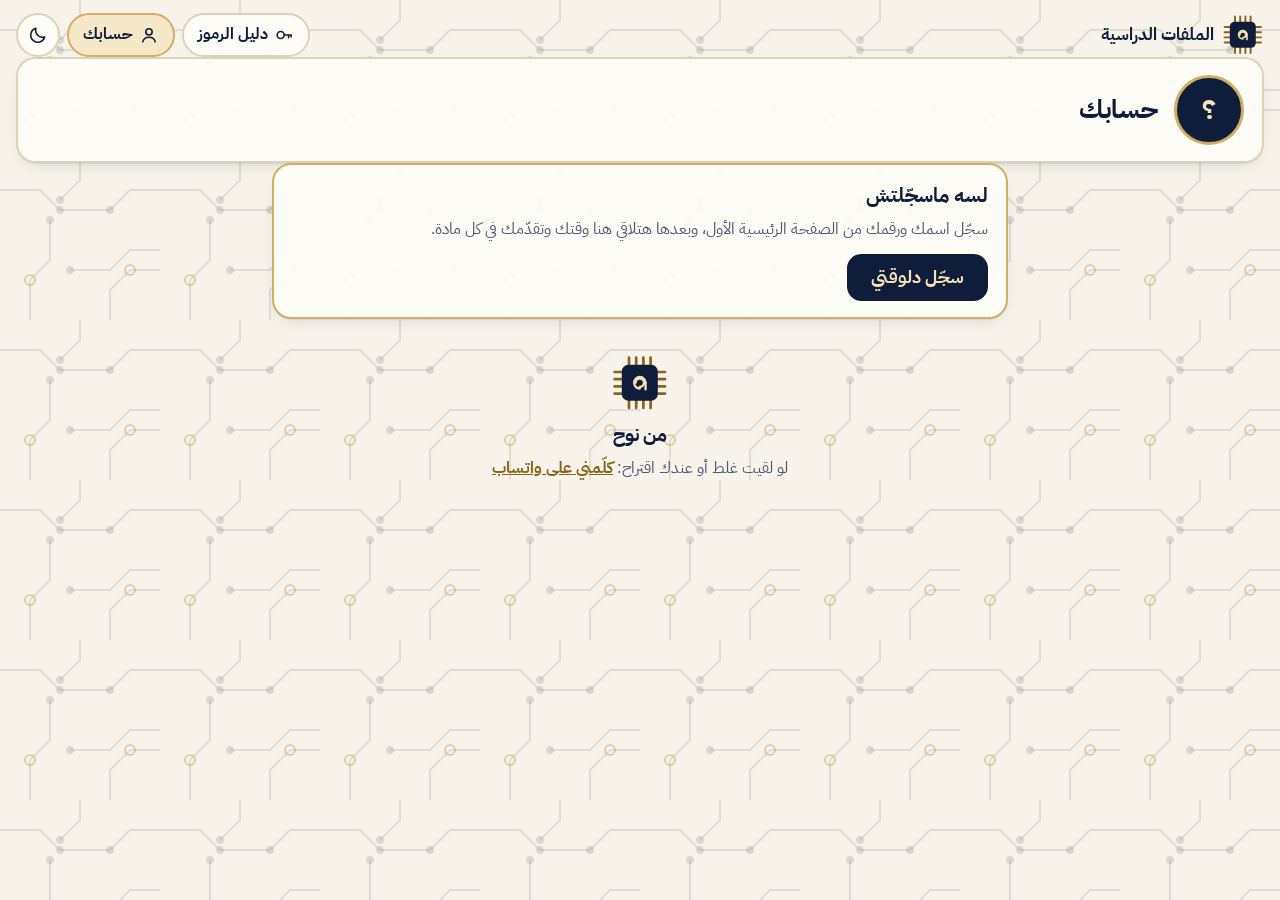
==== account.html @ 03355275 "الموقع الجديد: صفحة لكل مادة، وحسابك، ودليل الرموز، والختم الجديد (v13) - m.html: صفحة المادة (الفتح" ====
<!doctype html>
<html lang="ar" dir="rtl">
<head>
<meta charset="utf-8">
<meta name="viewport" content="width=device-width, initial-scale=1, viewport-fit=cover">
<title>حسابك · الملفات الدراسية</title>
<meta name="description" content="اسمك ورقمك، ووقت مذاكرتك، وتقدّمك في كل مادة.">
<link rel="manifest" href="manifest.webmanifest">
<link rel="icon" type="image/png" sizes="192x192" href="icons/icon-192.png">
<link rel="apple-touch-icon" sizes="180x180" href="icons/icon-180.png">
<meta name="apple-mobile-web-app-capable" content="yes">
<meta name="mobile-web-app-capable" content="yes">
<meta name="apple-mobile-web-app-title" content="الملفات الدراسية">
<meta name="theme-color" content="#F7F3EA" media="(prefers-color-scheme: light)">
<meta name="theme-color" content="#0B1530" media="(prefers-color-scheme: dark)">
<script>try{var t=localStorage.getItem("hub-theme");if(t==="light"||t==="dark")document.documentElement.setAttribute("data-theme",t)}catch(e){}</script>
<link rel="stylesheet" href="site.css">
</head>
<body>
<div class="wrap">
<nav class="top topnav" aria-label="الموقع">
  <a class="brand" href="./"><svg class="chip" viewBox="0 0 96 96" aria-hidden="true"><g class="pins" stroke-width="4.5" stroke-linecap="round"><path d="M30 6v12M42 6v12M54 6v12M66 6v12M30 78v12M42 78v12M54 78v12M66 78v12M6 30h12M6 42h12M6 54h12M6 66h12M78 30h12M78 42h12M78 54h12M78 66h12"/></g><rect class="die" x="18" y="18" width="60" height="60" rx="11"/><g class="meem" transform="translate(26 26) scale(1.375)" fill="none" stroke-width="2.8" stroke-linecap="round" stroke-linejoin="round"><path d="M23 16a7 7 0 1 0-7 7"/><path d="M16 21a5 5 0 1 0-5-5"/><path d="M23 16v8"/></g></svg><span>الملفات الدراسية</span></a>
  <a class="nbtn" href="key.html"><svg viewBox="0 0 24 24" aria-hidden="true"><circle cx="8" cy="12" r="4.2" fill="none" stroke="currentColor" stroke-width="1.9"/><path d="M12.2 12H21M17.5 12v3.2M20.5 12v2.4" fill="none" stroke="currentColor" stroke-width="1.9" stroke-linecap="round"/></svg><span>دليل الرموز</span></a>
  <a class="nbtn" href="account.html" aria-current="page" id="nav-me"><svg viewBox="0 0 24 24" aria-hidden="true"><circle cx="12" cy="8.2" r="3.8" fill="none" stroke="currentColor" stroke-width="1.9"/><path d="M4.5 20.2c.9-3.6 3.9-5.6 7.5-5.6s6.6 2 7.5 5.6" fill="none" stroke="currentColor" stroke-width="1.9" stroke-linecap="round"/></svg><span>حسابك</span></a>
  <button type="button" class="nbtn ic" id="theme" aria-label="الوضع الغامق"></button>
</nav>
<main>
<section class="card prof" aria-labelledby="p-name">
  <div class="avatar" id="p-av" aria-hidden="true"></div>
  <div class="pinfo">
    <h1 id="p-name">حسابك</h1>
    <p class="ph" id="p-phone"></p>
    <p class="since" id="p-since"></p>
  </div>
  <div class="acts"><a class="btn quiet" href="./?edit=1" id="p-edit" style="display:inline-flex;align-items:center;text-decoration:none">عدّل الاسم أو الرقم</a></div>
</section>
<p class="srvmsg" id="srv" aria-live="polite"></p>

<section class="card who" id="p-gate" hidden>
  <h2>لسه ماسجّلتش</h2>
  <p>سجّل اسمك ورقمك من الصفحة الرئيسية الأول، وبعدها هتلاقي هنا وقتك وتقدّمك في كل مادة.</p>
  <div class="row" style="margin-top:.7rem"><a class="btn" href="./#who" style="display:inline-flex;align-items:center;text-decoration:none">سجّل دلوقتي</a></div>
</section>

<div class="agrid" id="p-body">
<div class="amain">
  <h2 class="sec">تقدّمك في الأسئلة</h2>
  <div class="atiles" id="p-tiles"></div>
  <div class="clist" id="p-courses" style="margin-top:.8rem"></div>
  <p class="try">الأرقام دي من الأسئلة اللي حلّيتها جوّه المواد. «صح آخر مرة» يعني آخر مرة جاوبت فيها السؤال كانت صح.</p>

  <section class="mytime" id="mytime" aria-labelledby="t-h" hidden>
    <div class="th"><h2 class="sec" id="t-h">وقت مذاكرتك</h2><span class="seg"><button type="button" data-range="7" aria-pressed="true">أسبوع</button><button type="button" data-range="30" aria-pressed="false">شهر</button></span></div>
    <div class="tk"><div class="card"><b id="t-today"></b><span>النهاردة</span></div><div class="card"><b id="t-range"></b><span id="t-range-l"></span></div><div class="card"><b id="t-all"></b><span>من الأول</span></div></div>
    <div class="tgrid">
      <div class="card"><h3>كل يوم</h3><div class="tchart" id="t-chart"></div></div>
      <div class="card"><h3>كل مادة</h3><div id="t-per"></div></div>
    </div>
  </section>
  <p class="empty" id="t-none" hidden>لسه مفيش وقت مذاكرة متسجّل. افتح أي مادة وذاكر، والوقت هيظهر هنا.</p>

  <section id="w-sec" hidden>
    <h2 class="sec">أسئلة غلطت فيها</h2>
    <p class="lead">آخر الأسئلة اللي غلطت فيها ولو مرة. والمكتوب عليه «اتصلّحت»، آخر إجابة ليك فيه كانت صح.</p>
    <ul class="wlist" id="w-list"></ul>
  </section>
</div>
<aside class="aside2">
  <section id="s-sec" hidden>
    <h2 class="sec">آخر مرات ذاكرت فيها</h2>
    <div class="sess" id="s-list"></div>
  </section>
  <section>
    <h2 class="sec">أجهزتك</h2>
    <ul class="devs" id="d-list"></ul>
    <p class="try">بتذاكر على أكتر من جهاز؟ <a class="inl" href="./#acc">اربط الجهاز التاني</a> عشان تقدّمك ووقتك يتجمعوا هنا.</p>
  </section>
</aside>
</div>
</main>
<footer class="credit">
  <svg class="chip chip-f" viewBox="0 0 96 96" aria-hidden="true"><g class="pins" stroke-width="4.5" stroke-linecap="round"><path d="M30 6v12M42 6v12M54 6v12M66 6v12M30 78v12M42 78v12M54 78v12M66 78v12M6 30h12M6 42h12M6 54h12M6 66h12M78 30h12M78 42h12M78 54h12M78 66h12"/></g><rect class="die" x="18" y="18" width="60" height="60" rx="11"/><g class="meem" transform="translate(26 26) scale(1.375)" fill="none" stroke-width="2.8" stroke-linecap="round" stroke-linejoin="round"><path d="M23 16a7 7 0 1 0-7 7"/><path d="M16 21a5 5 0 1 0-5-5"/><path d="M23 16v8"/></g></svg>
  <h2>من نوح</h2>
  <p>لو لقيت غلط أو عندك اقتراح: <a class="inl" href="https://wa.me/201114232172" target="_blank" rel="noopener">كلّمني على واتساب</a></p>
</footer>
</div>
<script src="ui.js"></script>
<script src="stats.js" data-page="home" defer></script>
<script src="acct.js" defer></script>
<script src="mytime.js" defer></script>
<script src="account.js" defer></script>
</body>
</html>
---- site.css ----
/* تصميم الموقع (الصفحة الرئيسية والشرح): ألوان الملفات الدراسية، وخلفية مسارات شريحة إلكترونية. */
@font-face{font-family:"IBM Plex Sans Arabic";font-weight:400;font-display:swap;src:url(fonts/plex-ar-400.woff2) format("woff2");unicode-range:U+0600-06FF, U+0750-077F, U+0870-088E, U+0890-0891, U+0897-08E1, U+08E3-08FF, U+200C-200E, U+2010-2011, U+204F, U+2E41, U+FB50-FDFF, U+FE70-FE74, U+FE76-FEFC, U+102E0-102FB, U+10E60-10E7E, U+10EC2-10EC4, U+10EFC-10EFF, U+1EE00-1EE03, U+1EE05-1EE1F, U+1EE21-1EE22, U+1EE24, U+1EE27, U+1EE29-1EE32, U+1EE34-1EE37, U+1EE39, U+1EE3B, U+1EE42, U+1EE47, U+1EE49, U+1EE4B, U+1EE4D-1EE4F, U+1EE51-1EE52, U+1EE54, U+1EE57, U+1EE59, U+1EE5B, U+1EE5D, U+1EE5F, U+1EE61-1EE62, U+1EE64, U+1EE67-1EE6A, U+1EE6C-1EE72, U+1EE74-1EE77, U+1EE79-1EE7C, U+1EE7E, U+1EE80-1EE89, U+1EE8B-1EE9B, U+1EEA1-1EEA3, U+1EEA5-1EEA9, U+1EEAB-1EEBB, U+1EEF0-1EEF1}
@font-face{font-family:"IBM Plex Sans Arabic";font-weight:400;font-display:swap;src:url(fonts/plex-lat-400.woff2) format("woff2");unicode-range:U+0000-00FF, U+0131, U+0152-0153, U+02BB-02BC, U+02C6, U+02DA, U+02DC, U+0304, U+0308, U+0329, U+2000-206F, U+20AC, U+2122, U+2191, U+2193, U+2212, U+2215, U+FEFF, U+FFFD}
@font-face{font-family:"IBM Plex Sans Arabic";font-weight:700;font-display:swap;src:url(fonts/plex-ar-700.woff2) format("woff2");unicode-range:U+0600-06FF, U+0750-077F, U+0870-088E, U+0890-0891, U+0897-08E1, U+08E3-08FF, U+200C-200E, U+2010-2011, U+204F, U+2E41, U+FB50-FDFF, U+FE70-FE74, U+FE76-FEFC, U+102E0-102FB, U+10E60-10E7E, U+10EC2-10EC4, U+10EFC-10EFF, U+1EE00-1EE03, U+1EE05-1EE1F, U+1EE21-1EE22, U+1EE24, U+1EE27, U+1EE29-1EE32, U+1EE34-1EE37, U+1EE39, U+1EE3B, U+1EE42, U+1EE47, U+1EE49, U+1EE4B, U+1EE4D-1EE4F, U+1EE51-1EE52, U+1EE54, U+1EE57, U+1EE59, U+1EE5B, U+1EE5D, U+1EE5F, U+1EE61-1EE62, U+1EE64, U+1EE67-1EE6A, U+1EE6C-1EE72, U+1EE74-1EE77, U+1EE79-1EE7C, U+1EE7E, U+1EE80-1EE89, U+1EE8B-1EE9B, U+1EEA1-1EEA3, U+1EEA5-1EEA9, U+1EEAB-1EEBB, U+1EEF0-1EEF1}
@font-face{font-family:"IBM Plex Sans Arabic";font-weight:700;font-display:swap;src:url(fonts/plex-lat-700.woff2) format("woff2");unicode-range:U+0000-00FF, U+0131, U+0152-0153, U+02BB-02BC, U+02C6, U+02DA, U+02DC, U+0304, U+0308, U+0329, U+2000-206F, U+20AC, U+2122, U+2191, U+2193, U+2212, U+2215, U+FEFF, U+FFFD}
:root{
  --paper:#F7F3EA;--surface:#FFFDF8;--glass:rgba(255,253,248,.93);--ink:#0F1D3A;--muted:#4E5874;--rule:#DCD2BC;--hover:#EFE7D4;
  --acc:#0F1D3A;--on-acc:#F3E3B5;--gold:#D0AE62;--gold-ink:#86651B;--gold-soft:#F4E8C8;
  --ok:#1E7046;--okbg:#E4F2EA;--bad:#B42318;--badbg:#FBE9E7;--blue:#2457A6;--bluebg:#E6EDF8;
  --chip:#0F1D3A;--chip-pin:#86651B;--chip-meem:#F3E3B5;
  --shadow:0 1px 0 rgba(15,29,58,.06),0 6px 18px -10px rgba(15,29,58,.25);
  --pcb:url("data:image/svg+xml,%3Csvg xmlns='http://www.w3.org/2000/svg' width='160' height='160'%3E%3Cg fill='none' stroke='%230F1D3A' stroke-opacity='.10' stroke-width='2'%3E%3Cpath d='M0 30h40l20 20h50l20-20h30M30 160v-40l20-20V60M110 160v-30l20-20h30M80 0v20l-20 20M160 90h-30l-20 20H70'/%3E%3C/g%3E%3Cg fill='%230F1D3A' fill-opacity='.13'%3E%3Ccircle cx='60' cy='50' r='4'/%3E%3Ccircle cx='110' cy='50' r='4'/%3E%3Ccircle cx='50' cy='60' r='4'/%3E%3Ccircle cx='70' cy='110' r='4'/%3E%3Ccircle cx='60' cy='40' r='4'/%3E%3C/g%3E%3Cg fill='none' stroke='%23B08A2E' stroke-opacity='.35' stroke-width='2'%3E%3Ccircle cx='130' cy='110' r='5'/%3E%3Ccircle cx='30' cy='120' r='5'/%3E%3C/g%3E%3C/svg%3E");
  --f-ui:"IBM Plex Sans Arabic","Segoe UI","Noto Sans Arabic",Tahoma,"Geeza Pro",Arial,sans-serif;
  color-scheme:light;
}
@media (prefers-color-scheme:dark){:root:not([data-theme="light"]){
  --paper:#0B1530;--surface:#111D3B;--glass:rgba(17,29,59,.93);--ink:#EFE7D3;--muted:#A8B1C8;--rule:#26365C;--hover:#172548;
  --acc:#D0AE62;--on-acc:#0B1530;--gold:#D0AE62;--gold-ink:#E4C987;--gold-soft:#272716;
  --ok:#72D49C;--okbg:#15301F;--bad:#FF8A80;--badbg:#3A1D24;--blue:#8AB4F8;--bluebg:#16264A;
  --chip:#D0AE62;--chip-pin:#E4C987;--chip-meem:#0B1530;
  --shadow:0 1px 0 rgba(0,0,0,.3),0 8px 22px -12px rgba(0,0,0,.6);
  --pcb:url("data:image/svg+xml,%3Csvg xmlns='http://www.w3.org/2000/svg' width='160' height='160'%3E%3Cg fill='none' stroke='%23D0AE62' stroke-opacity='.20' stroke-width='2'%3E%3Cpath d='M0 30h40l20 20h50l20-20h30M30 160v-40l20-20V60M110 160v-30l20-20h30M80 0v20l-20 20M160 90h-30l-20 20H70'/%3E%3C/g%3E%3Cg fill='%23D0AE62' fill-opacity='.32'%3E%3Ccircle cx='60' cy='50' r='4'/%3E%3Ccircle cx='110' cy='50' r='4'/%3E%3Ccircle cx='50' cy='60' r='4'/%3E%3Ccircle cx='70' cy='110' r='4'/%3E%3Ccircle cx='60' cy='40' r='4'/%3E%3C/g%3E%3Cg fill='none' stroke='%235BE39A' stroke-opacity='.42' stroke-width='2'%3E%3Ccircle cx='130' cy='110' r='5'/%3E%3Ccircle cx='30' cy='120' r='5'/%3E%3C/g%3E%3C/svg%3E");
  color-scheme:dark}}
:root[data-theme="dark"]{
  --paper:#0B1530;--surface:#111D3B;--glass:rgba(17,29,59,.93);--ink:#EFE7D3;--muted:#A8B1C8;--rule:#26365C;--hover:#172548;
  --acc:#D0AE62;--on-acc:#0B1530;--gold:#D0AE62;--gold-ink:#E4C987;--gold-soft:#272716;
  --ok:#72D49C;--okbg:#15301F;--bad:#FF8A80;--badbg:#3A1D24;--blue:#8AB4F8;--bluebg:#16264A;
  --chip:#D0AE62;--chip-pin:#E4C987;--chip-meem:#0B1530;
  --shadow:0 1px 0 rgba(0,0,0,.3),0 8px 22px -12px rgba(0,0,0,.6);
  --pcb:url("data:image/svg+xml,%3Csvg xmlns='http://www.w3.org/2000/svg' width='160' height='160'%3E%3Cg fill='none' stroke='%23D0AE62' stroke-opacity='.20' stroke-width='2'%3E%3Cpath d='M0 30h40l20 20h50l20-20h30M30 160v-40l20-20V60M110 160v-30l20-20h30M80 0v20l-20 20M160 90h-30l-20 20H70'/%3E%3C/g%3E%3Cg fill='%23D0AE62' fill-opacity='.32'%3E%3Ccircle cx='60' cy='50' r='4'/%3E%3Ccircle cx='110' cy='50' r='4'/%3E%3Ccircle cx='50' cy='60' r='4'/%3E%3Ccircle cx='70' cy='110' r='4'/%3E%3Ccircle cx='60' cy='40' r='4'/%3E%3C/g%3E%3Cg fill='none' stroke='%235BE39A' stroke-opacity='.42' stroke-width='2'%3E%3Ccircle cx='130' cy='110' r='5'/%3E%3Ccircle cx='30' cy='120' r='5'/%3E%3C/g%3E%3C/svg%3E");
  color-scheme:dark}
*{box-sizing:border-box}
html{-webkit-text-size-adjust:100%;text-size-adjust:100%}
body{margin:0;background:var(--paper) var(--pcb);color:var(--ink);font-family:var(--f-ui);font-size:18px;line-height:1.7;
  padding:env(safe-area-inset-top,0) 0 env(safe-area-inset-bottom,0)}
.wrap{max-width:1180px;margin:0 auto;padding:.8rem 16px 2.5rem}
.en{direction:ltr;unicode-bidi:isolate;display:block}
h1,h2,h3,p{margin:0}
b{font-weight:700}
a:focus-visible,button:focus-visible{outline:3px solid var(--gold);outline-offset:3px}

/* فوق */
.top{display:flex;justify-content:flex-end;gap:.5rem;flex-wrap:wrap}
.theme,.pill-btn{font:inherit;font-size:1rem;font-weight:700;color:var(--ink);background:var(--glass);border:2px solid var(--rule);border-radius:2rem;min-height:2.75rem;padding:.2rem 1rem;cursor:pointer;text-decoration:none;display:inline-flex;align-items:center}
.theme:hover,.pill-btn:hover{border-color:var(--gold)}
.hero{text-align:center;padding:.2rem 0 1.2rem}
.chip{width:6.2rem;height:6.2rem;display:block;margin:0 auto .3rem}
.chip .pins{stroke:var(--chip-pin)}.chip .die{fill:var(--chip)}.chip .meem{stroke:var(--chip-meem)}
.hero h1{font-size:2.1rem;line-height:1.3}
.hero .by{display:inline-block;margin-top:.3rem;font-weight:700;color:var(--gold-ink);background:var(--glass);border:1.5px solid var(--gold);border-radius:2rem;padding:0 .9rem}
.hero .sub{color:var(--muted);margin-top:.35rem;font-size:1rem}
.offline{display:none;max-width:40rem;margin:0 auto 1rem;text-align:center;font-size:1rem;font-weight:700;color:var(--ok);background:var(--okbg);border-radius:.8rem;padding:.4rem .8rem}
.offline.on{display:block}

/* كروت */
.card{background:var(--glass);border:2px solid var(--rule);border-radius:1.2rem;padding:1rem 1.1rem;box-shadow:var(--shadow)}
.card h2{font-size:1.25rem;line-height:1.45;margin-bottom:.35rem}
.sec{font-size:1.2rem;font-weight:700;margin:1.6rem 0 .7rem;display:flex;align-items:center;gap:.5rem}
.sec::before{content:"";width:.35rem;height:1.2rem;border-radius:1rem;background:var(--gold)}
.guide{display:flex;align-items:center;gap:1rem;border-color:var(--gold);max-width:46rem;margin:0 auto}
.guide .txt{flex:1}
.guide .txt p{color:var(--muted);font-size:1rem}
.guide>a{flex:none;display:inline-flex;align-items:center;min-height:2.9rem;padding:.2rem 1.1rem;border-radius:.9rem;background:var(--acc);color:var(--on-acc);font-weight:700;text-decoration:none}

/* المواد: 2 في الصف على الموبايل، و 3 على الكمبيوتر */
.courses{display:grid;grid-template-columns:repeat(2,minmax(0,1fr));gap:.7rem}
@media (min-width:760px){.courses{grid-template-columns:repeat(3,minmax(0,1fr));gap:1rem}}
.course{display:flex;flex-direction:column;padding:.85rem .85rem .8rem}
.course .code{font-weight:700;color:var(--gold-ink);font-size:.95rem;text-align:right}
.course h3{font-size:1.1rem;line-height:1.45;margin:.1rem 0 .4rem}
.saved{font-size:.95rem;font-weight:700;color:var(--muted);line-height:1.5;margin-top:auto}
.saved.on{color:var(--ok)}
.go{display:flex;align-items:center;justify-content:center;min-height:3rem;margin-top:.6rem;border-radius:.9rem;background:var(--acc);color:var(--on-acc);font-size:1.1rem;font-weight:700;text-decoration:none}
.go:hover{filter:brightness(1.08)}
.pdf{display:flex;flex-direction:column;align-items:center;margin-top:.45rem;min-height:2.75rem;padding:.25rem .5rem;border-radius:.8rem;border:2px solid var(--rule);color:var(--ink);text-decoration:none;font-weight:700;font-size:.95rem;line-height:1.35;background:var(--surface)}
.pdf .en{font-size:.95rem;font-weight:400;color:var(--muted)}
.pdf:hover{border-color:var(--gold)}
/* ملف لكل محاضرة: مقفول تحت «نسخة الطباعة كاملة»، وبيتفتح لستة زراير أصغر */
.lpdf{margin-top:.45rem}
.lpdf>summary{cursor:pointer;list-style:none;text-align:center;font-weight:700;font-size:.95rem;color:var(--gold-ink);padding:.35rem .5rem;border:2px dashed var(--rule);border-radius:.8rem;min-height:2.75rem;display:flex;align-items:center;justify-content:center;gap:.3rem}
.lpdf>summary::-webkit-details-marker{display:none}
.lpdf>summary::before{content:"▸";color:var(--gold)}
.lpdf[open]>summary::before{content:"▾"}
.lpdf .pdf.lp{margin-top:.35rem;font-size:.9rem}
html.gate .course .lpdf{pointer-events:none;opacity:.45;filter:grayscale(1)}
@media (min-width:760px){.course{padding:1.1rem 1.15rem 1rem}.course h3{font-size:1.25rem}.go{font-size:1.2rem;min-height:3.3rem}}

/* إزاي */
.how{display:grid;grid-template-columns:1fr;gap:1rem}
@media (min-width:760px){.how{grid-template-columns:1fr 1fr}}
.how h3{font-size:1.05rem;margin:.7rem 0 .1rem;color:var(--gold-ink)}
ol{margin:.2rem 0 0;padding-inline-start:1.4rem}
ol li{margin:.2rem 0}
.note{margin-top:.7rem;padding:.55rem .85rem;border-radius:.8rem;background:var(--gold-soft);border-inline-start:4px solid var(--gold);font-size:1rem}

/* تحت */
.credit{display:flex;flex-direction:column;align-items:center;text-align:center;margin-top:2.2rem;gap:.2rem}
.seal{width:7.5rem;height:7.5rem}
.credit h2{font-size:1.2rem;margin-top:.3rem}
.credit p{color:var(--muted);font-size:1rem}
.socs{display:flex;flex-wrap:wrap;justify-content:center;gap:.5rem;margin-top:.6rem}
.soc{display:inline-flex;align-items:center;gap:.45rem;min-height:2.8rem;padding:.25rem .9rem;border-radius:2rem;border:2px solid var(--rule);background:var(--glass);color:var(--ink);text-decoration:none;font-weight:700;font-size:1rem;direction:ltr}
.soc svg{width:1.3rem;height:1.3rem}
.soc:hover{border-color:var(--gold)}
.soc.wa{color:#1f9d55}.soc.ig{color:#c13584}.soc.fb{color:#1877f2}.soc.li{color:#0a66c2}.soc.gh{color:var(--ink)}
.soc span{color:var(--ink)}
.ver{margin-top:.6rem;font-size:.95rem!important}

/* أهلاً، وكارت الاسم */
.hello{margin-top:.5rem;font-size:1.1rem}
.linkbtn{font:inherit;font-size:.95rem;color:var(--gold-ink);background:none;border:0;text-decoration:underline;cursor:pointer;padding:.3rem}
/* البروفايل الإجباري (html.gate): كارت الاسم بس */
html.gate .wrap>:not(.top):not(.hero):not(main),html.gate #who-later,html.gate #edit-who{display:none!important}
html.gate #who{display:block!important}
/* المواد ظاهرة بس مقفولة لحد التسجيل */
html.gate .course{cursor:pointer}html.gate .course .saved{display:none}
html.gate .course .go,html.gate .course .pdf{pointer-events:none;opacity:.45;filter:grayscale(1)}
html.gate .course h3::before{content:"🔒 ";font-size:.9em}
html.gate .course::after{content:"مقفولة: سجّل الأول";display:block;margin-top:.4rem;font-size:.95rem;font-weight:700;color:var(--gold-ink);text-align:center}
.who .gate-msg{display:none}html.gate .who .gate-msg{display:block;font-weight:700;color:var(--ink)}
.who{max-width:46rem;margin:0 auto 1rem;border-color:var(--gold)}
.who p{color:var(--muted);font-size:1rem}
.who form{display:grid;gap:.6rem;margin-top:.7rem}
@media (min-width:760px){.who form{grid-template-columns:1fr 1fr}.who .row,.who .err{grid-column:1/-1}}
.who label{display:flex;flex-direction:column;gap:.2rem;font-weight:700;font-size:1rem}
.who input{font:inherit;font-weight:400;min-height:2.9rem;padding:.3rem .8rem;border-radius:.8rem;border:2px solid var(--rule);background:var(--surface);color:var(--ink)}
.who input:focus{outline:3px solid var(--gold);outline-offset:1px}
.who .row{display:flex;gap:.5rem}
.btn{font:inherit;font-weight:700;min-height:2.9rem;padding:.2rem 1.4rem;border-radius:.9rem;border:2px solid var(--acc);background:var(--acc);color:var(--on-acc);cursor:pointer}
.btn.quiet{background:transparent;color:var(--ink);border-color:var(--rule)}
.who .err{color:var(--bad);font-weight:700}
.who .fine{margin-top:.6rem;font-size:.95rem}

/* وقتي */
.mytime{margin-top:.4rem}
.th{display:flex;align-items:center;justify-content:space-between;gap:.6rem;flex-wrap:wrap}
.th .sec{margin-bottom:.7rem}
.seg{display:inline-flex;background:var(--glass);border:2px solid var(--rule);border-radius:2rem;padding:.15rem}
.seg button{font:inherit;font-size:1rem;font-weight:700;min-height:2.5rem;padding:0 1rem;border:0;border-radius:2rem;background:transparent;color:var(--muted);cursor:pointer}
.seg button[aria-pressed="true"]{background:var(--acc);color:var(--on-acc)}
.tk{display:grid;grid-template-columns:repeat(3,minmax(0,1fr));gap:.6rem}
.tk .card{padding:.7rem .8rem;text-align:center}
.tk b{display:block;font-size:1.15rem;line-height:1.35;color:var(--gold-ink)}
.tk span{font-size:.95rem;color:var(--muted)}
.tgrid{display:grid;grid-template-columns:1fr;gap:.8rem;margin-top:.8rem}
@media (min-width:760px){.tgrid{grid-template-columns:3fr 2fr}.tk b{font-size:1.35rem}}
.tgrid h3{font-size:1.05rem;margin-bottom:.5rem}
.tchart{display:flex;align-items:flex-end;gap:3px;height:150px;padding-bottom:1.6rem;overflow-x:auto}
.tb{flex:1 0 9px;height:100%;display:flex;flex-direction:column;justify-content:flex-end;position:relative}
.tv{display:block;background:var(--gold);border-radius:.4rem .4rem 0 0}
.tb.now .tv{background:var(--acc)}
.tb i{position:absolute;bottom:-1.55rem;left:50%;transform:translateX(-50%);font-style:normal;font-size:.8rem;color:var(--muted);white-space:nowrap}
.pr{display:grid;grid-template-columns:7.5rem 1fr auto;align-items:center;gap:.5rem;margin:.35rem 0;font-size:1rem}
.pn{font-weight:700;line-height:1.3}
.pb{height:.7rem;background:var(--hover);border-radius:1rem;overflow:hidden}
.pb span{display:block;height:100%;background:var(--gold);border-radius:1rem}
.pt{color:var(--muted);font-size:.95rem;white-space:nowrap}

/* حسابك على أكتر من جهاز (home.js) */
.acc{max-width:46rem;margin:1.2rem auto 0;border-color:var(--gold)}
.acc p{color:var(--muted);font-size:1rem}
.acc .row,.join .row{display:flex;gap:.5rem;flex-wrap:wrap;margin-top:.7rem}
.acc-st{font-weight:700;color:var(--muted)!important;margin-bottom:.3rem}
.acc-st.on{color:var(--ok)!important}.acc-st.bad{color:var(--bad)!important}
.acc-code{margin-top:.8rem;padding:.8rem 1rem;border-radius:1rem;background:var(--gold-soft);border:2px solid var(--gold)}
.acc-code p{color:var(--ink)}
.acc .bigcode{font-size:2.6rem;font-weight:700;letter-spacing:.12em;text-align:center;color:var(--gold-ink)!important;margin:.3rem 0;font-variant-numeric:tabular-nums}
.acc .fine{margin-top:.5rem;font-size:.95rem;font-weight:700}
.fine.okm,.acc .fine.okm{color:var(--ok)}.fine.bad{color:var(--bad)}
.bk{margin-top:.9rem;border-top:1.5px solid var(--rule);padding-top:.4rem}
.bk summary{cursor:pointer;font-weight:700;color:var(--ink);min-height:2.75rem;display:flex;align-items:center}
.xcode{width:100%;box-sizing:border-box;margin-top:.6rem;font:.9rem/1.5 Consolas,monospace;padding:.5rem .7rem;border-radius:.8rem;border:2px solid var(--rule);background:var(--surface);color:var(--ink);word-break:break-all}
.bk .chips{display:flex;flex-wrap:wrap;gap:.4rem;margin-top:.6rem}
.bk .chip{display:flex;align-items:center;gap:.35rem;min-height:2.75rem;padding:.1rem .8rem;border-radius:2rem;border:2px solid var(--rule);background:var(--surface);font-size:.95rem;cursor:pointer}
/* «عندي حساب على جهاز تاني» في كارت الاسم */
.join-q{margin-top:.5rem}
.join{margin-top:.4rem;padding:.8rem 1rem;border-radius:1rem;background:var(--gold-soft);border:2px solid var(--gold)}
.join form{display:grid!important;grid-template-columns:1fr!important;gap:.5rem;margin:0!important}
.join p{color:var(--ink)!important}
/* ملف الطباعة بقى زرار (بيتحمّل بالتصريح)، والمادة المقفولة «قريباً» */
button.pdf{font:inherit;font-weight:700;width:100%;cursor:pointer}
button.pdf:disabled{opacity:.7;cursor:wait}
.course.soon{opacity:.7}.course.soon .saved{color:var(--gold-ink)}
/* رسالة من نوح (stats.js) */
.msg-card{border-color:var(--acc);margin-bottom:1rem}
.msg-card h2{margin:0 0 .4rem;font-size:1.15rem}
.msg-txt{white-space:pre-wrap;margin:0 0 .8rem;font-size:1.1rem;line-height:1.8}
/* كود مادة خاصة (2026-10-19): لينك صغير تحت المواد، وبيفتح خانة الكود */
.gcode{margin-top:.6rem;text-align:start}
.gcode .row{display:flex;gap:.5rem;align-items:flex-end;flex-wrap:wrap;margin-top:.4rem}
.gcode label{display:flex;flex-direction:column;gap:.2rem;font-weight:700;font-size:1rem;flex:1 1 12rem}
.gcode input{font:inherit;font-weight:400;min-height:2.9rem;padding:.3rem .8rem;border-radius:.8rem;border:2px solid var(--rule);background:var(--surface);color:var(--ink);text-transform:uppercase}
.gcode .fine{margin-top:.4rem;font-size:.95rem;font-weight:700}
.gcode .fine:empty{display:none}
#gcourses .sec{margin-top:1.4rem}

/* ===================== 2026-11-01: الشريط اللي فوق، والختم، والشاشات الكبيرة، وصفحات المادة وحسابك ودليل الرموز ===================== */
.wrap{max-width:1320px}
@media (min-width:1500px){body{font-size:19px}}
/* الشريط اللي فوق (كل الصفحات) */
.topnav{display:flex;align-items:center;gap:.45rem;flex-wrap:nowrap;justify-content:flex-start}
.topnav .brand{display:flex;align-items:center;gap:.5rem;margin-inline-end:auto;color:var(--ink);text-decoration:none;font-weight:700;font-size:1.05rem;min-height:2.75rem;min-width:0}
.topnav .brand .chip{width:2.6rem;height:2.6rem;margin:0;flex:none}
.topnav .brand span{white-space:nowrap;overflow:hidden;text-overflow:ellipsis}
.nbtn{font:inherit;font-size:1rem;font-weight:700;color:var(--ink);background:var(--glass);border:2px solid var(--rule);border-radius:2rem;min-height:2.75rem;padding:.15rem .85rem;cursor:pointer;text-decoration:none;display:inline-flex;align-items:center;gap:.4rem;flex:none;white-space:nowrap}
.nbtn svg{width:1.25rem;height:1.25rem;flex:none}
.nbtn.ic{width:2.75rem;padding:0;justify-content:center}
.nbtn:hover,.nbtn[aria-current="page"]{border-color:var(--gold)}
.nbtn[aria-current="page"]{background:var(--gold-soft)}
@media (max-width:520px){.topnav .brand span{display:none}.nbtn{padding:.15rem .7rem}}
@media (max-width:360px){.nbtn:not(.ic) span{display:none}.nbtn:not(.ic){width:2.75rem;padding:0;justify-content:center}}
/* الختم الكبير فوق (الحلقة: 8 ترمات، ونقطة امتحان بين كل ترم والتاني) */
.seal-hero{display:block;width:11.5rem;height:auto;aspect-ratio:1;margin:.6rem auto .5rem;filter:drop-shadow(0 10px 22px rgba(15,29,58,.28))}
@media (min-width:760px){.seal-hero{width:14rem}.hero h1{font-size:2.5rem}}
.hero .hello .linkbtn{font-size:1rem}
.chip-f{width:3.6rem;height:3.6rem;margin:0 auto}
.inl{color:var(--gold-ink);font-weight:700}
.guide .gbtn{flex:none;display:inline-flex;align-items:center;justify-content:center;min-height:2.9rem;padding:.2rem 1.1rem;border-radius:.9rem;background:var(--acc);color:var(--on-acc);font-weight:700;text-decoration:none}

/* الرئيسية على الكمبيوتر: المواد في عمود عريض، والشرح والحساب و«قبل ما تبدأ» في عمود جنبه */
.home-grid{display:flex;flex-direction:column;gap:1rem}
.home-grid>.guide{margin:0 auto;width:100%}
.home-grid>.acc{margin:0 auto;width:100%}
@media (min-width:1100px){
  .home-grid{display:grid;grid-template-columns:minmax(0,1fr) 23rem;gap:1.2rem 1.6rem;align-items:start}
  .home-grid>.guide{grid-column:2;grid-row:1;max-width:none;flex-direction:column;align-items:stretch}
  .home-grid>.cblock{grid-column:1;grid-row:1/span 3}
  .home-grid>.acc{grid-column:2;grid-row:2;margin:0;max-width:none}
  .home-grid>.howb{grid-column:2;grid-row:3}
  .home-grid>.howb .how{grid-template-columns:1fr}
  .home-grid>.howb .sec{margin-top:.4rem}
  .home-grid .sec-c{margin-top:0}
}
html.gate main>:not(#who):not(.home-grid),html.gate .home-grid>:not(.guide):not(.cblock),html.gate .cblock>:not(.courses):not(.sec-c){display:none!important}

/* كارت المادة: الكارت كله لينك لصفحة المادة، و«افتح المادة» على طول */
.course .cover{display:block;color:inherit;text-decoration:none;border-radius:.8rem;margin:-.2rem -.25rem 0;padding:.2rem .25rem}
.course .cover:hover h3{color:var(--gold-ink)}
.course .code{display:block;font-weight:700;color:var(--gold-ink);font-size:.95rem;text-align:right}
.cmeta{font-size:.92rem;color:var(--muted);line-height:1.5;margin:-.2rem 0 .3rem}
.course .more{display:flex;align-items:center;justify-content:center;min-height:2.75rem;margin-top:.45rem;border-radius:.8rem;border:2px solid var(--rule);background:var(--surface);color:var(--ink);font-weight:700;font-size:.95rem;text-decoration:none;text-align:center;line-height:1.35;padding:.2rem .4rem}
.course .more:hover{border-color:var(--gold)}
html.gate .course .more{pointer-events:none;opacity:.45;filter:grayscale(1)}

/* صور فاتح وغامق: بيظهر اللي على قد الوضع */
.th-d{display:none!important}
@media (prefers-color-scheme:dark){:root:not([data-theme="light"]) .th-l{display:none!important}:root:not([data-theme="light"]) .th-d{display:block!important}}
:root[data-theme="dark"] .th-l{display:none!important}:root[data-theme="dark"] .th-d{display:block!important}

/* ---------- صفحة المادة (m.html) ---------- */
.crumb{font-size:.95rem;color:var(--muted);margin:.6rem 0 .2rem}
.crumb a{color:var(--gold-ink);font-weight:700}
.chero{position:relative;overflow:hidden;margin-top:.4rem;padding:1.2rem 1.1rem 1.1rem;border-radius:1.5rem;background:linear-gradient(140deg,var(--surface),var(--gold-soft));border:2px solid var(--gold);box-shadow:var(--shadow)}
.chero .ccode{display:inline-block;font-weight:700;color:var(--gold-ink);border:1.5px solid var(--gold);border-radius:2rem;padding:0 .8rem;font-size:.95rem;direction:ltr}
.chero h1{font-size:2rem;line-height:1.3;margin:.35rem 0 0}
.chero .cen{color:var(--muted);font-size:1.05rem;direction:ltr;text-align:right;unicode-bidi:isolate}
.chero .ver{color:var(--muted);font-size:.95rem;margin-top:.3rem}
.chero .acts{display:flex;flex-wrap:wrap;gap:.6rem;margin-top:1rem}
.bigbtn{display:inline-flex;align-items:center;justify-content:center;gap:.5rem;min-height:3.3rem;padding:.3rem 1.6rem;border-radius:1rem;background:var(--acc);color:var(--on-acc);font-weight:700;font-size:1.2rem;text-decoration:none;border:2px solid var(--acc);cursor:pointer;font-family:inherit}
.bigbtn.ghost{background:var(--surface);color:var(--ink);border-color:var(--rule);font-size:1.05rem}
.bigbtn.ghost:hover{border-color:var(--gold)}
.bigbtn svg{width:1.4rem;height:1.4rem}
@media (max-width:520px){.chero .acts .bigbtn{flex:1 1 100%}}
.chero .saved{margin-top:.5rem}
.stiles{display:grid;grid-template-columns:repeat(2,minmax(0,1fr));gap:.6rem;margin-top:1rem}
@media (min-width:640px){.stiles{grid-template-columns:repeat(4,minmax(0,1fr))}}
.stile{background:var(--glass);border:1.5px solid var(--rule);border-radius:1rem;padding:.55rem .7rem;text-align:center}
.stile b{display:block;font-size:1.5rem;line-height:1.25;color:var(--gold-ink);font-variant-numeric:tabular-nums}
.stile span{font-size:.95rem;color:var(--muted)}
.cgrid{display:flex;flex-direction:column;gap:1rem}
@media (min-width:1100px){.cgrid{display:grid;grid-template-columns:minmax(0,1fr) 24rem;gap:1.6rem;align-items:start}.cgrid>.cside{grid-column:2;grid-row:1;position:sticky;top:1rem}.cgrid>.cmain{grid-column:1;grid-row:1}}
.cmain>section,.cside>section{margin-top:1.4rem}
.cside>section:first-child,.cmain>section:first-child{margin-top:0}
@media (max-width:1099px){.cside>section:first-child{margin-top:1.4rem}}
.lead{color:var(--muted);font-size:1rem;margin:-.3rem 0 .8rem}
/* ملفات الطباعة */
.pdfs{display:grid;grid-template-columns:1fr;gap:.55rem}
@media (min-width:640px) and (max-width:1099px){.pdfs{grid-template-columns:repeat(2,minmax(0,1fr))}.pdfs .full{grid-column:1/-1}}
.pdfc{display:flex;align-items:center;gap:.75rem;width:100%;text-align:start;font:inherit;color:var(--ink);background:var(--surface);border:2px solid var(--rule);border-radius:1rem;padding:.6rem .8rem;cursor:pointer;min-height:3.6rem}
.pdfc:hover{border-color:var(--gold)}
.pdfc:disabled{opacity:.7;cursor:wait}
.pdfc .pi{flex:none;width:2.6rem;height:3.1rem;border-radius:.45rem;background:var(--acc);color:var(--on-acc);display:grid;place-items:center;font-size:.72rem;font-weight:700;letter-spacing:.04em;position:relative;direction:ltr;overflow:hidden}
.pdfc .pi::after{content:"";position:absolute;top:0;left:0;width:.75rem;height:.75rem;background:linear-gradient(225deg,transparent 50%,var(--gold) 50%)}
.pdfc .pt2{flex:1;min-width:0}
.pdfc .pt2 b{display:block;line-height:1.45}
.pdfc .pt2 small{display:block;color:var(--muted);font-size:.9rem;line-height:1.45}
.pdfc .dl{flex:none;width:1.6rem;height:1.6rem;color:var(--gold-ink)}
.pdfc.full{border-color:var(--gold);background:linear-gradient(135deg,var(--surface),var(--gold-soft))}
.pdfc.full .pi{width:3rem;height:3.6rem;font-size:.8rem}
.pdfc.got .dl{color:var(--ok)}
.pdf-note{font-size:.95rem;color:var(--muted);margin-top:.6rem}
/* الملاعب */
.labs{display:grid;grid-template-columns:1fr;gap:.9rem}
@media (min-width:640px){.labs{grid-template-columns:repeat(2,minmax(0,1fr))}}
.labs.small{grid-template-columns:repeat(2,minmax(0,1fr));gap:.6rem}
@media (min-width:760px){.labs.small{grid-template-columns:repeat(3,minmax(0,1fr))}}
@media (min-width:1300px){.labs.small{grid-template-columns:repeat(4,minmax(0,1fr))}}
.labc{display:flex;flex-direction:column;background:var(--glass);border:2px solid var(--rule);border-radius:1.2rem;overflow:hidden;box-shadow:var(--shadow);margin:0;position:relative}
.labc .shot{display:block;position:relative;width:100%;padding:0;border:0;border-bottom:1.5px solid var(--rule);background:var(--paper);cursor:zoom-in;aspect-ratio:4/3;overflow:hidden}
.labc .shot img{width:100%;height:100%;object-fit:cover;object-position:center 88%;display:block}
.labc.star .shot{aspect-ratio:1/1}
.labc .lt{padding:.6rem .85rem .75rem;display:flex;flex-direction:column;gap:.15rem;flex:1}
.labc h3{font-size:1.1rem;line-height:1.45}
.labc p{color:var(--muted);font-size:.95rem;line-height:1.6}
.labc .where{font-size:.88rem;color:var(--gold-ink);font-weight:700;margin-top:auto;padding-top:.3rem;line-height:1.5}
.labs.small .labc h3{font-size:1rem}.labs.small .labc p{display:none}.labs.small .labc .lt{padding:.45rem .6rem .55rem}
.badge{display:inline-flex;align-items:center;gap:.3rem;font-size:.85rem;font-weight:700;color:var(--on-acc);background:var(--acc);border-radius:2rem;padding:.05rem .65rem;position:absolute;top:.5rem;inset-inline-start:.5rem;z-index:1}
.labmore{margin-top:1rem}
.labmore>summary{cursor:pointer;font-weight:700;min-height:2.9rem;display:flex;align-items:center;gap:.4rem;color:var(--ink);list-style:none;border:2px dashed var(--rule);border-radius:1rem;padding:.2rem 1rem;justify-content:center;text-align:center}
.labmore>summary::-webkit-details-marker{display:none}
.labmore[open]>summary{margin-bottom:.8rem}
.try{margin-top:.8rem;font-size:.95rem;color:var(--muted)}
/* الصورة الكبيرة */
.lbox{border:0;padding:0;background:transparent;width:min(94vw,560px);max-height:92vh;overflow:auto}
.lbox::backdrop{background:rgba(5,10,25,.75)}
.lbox figure{margin:0;background:var(--surface);border-radius:1.2rem;overflow:hidden;border:2px solid var(--gold)}
.lbox img{display:block;width:100%;height:auto}
.lbox figcaption{padding:.6rem .9rem;color:var(--ink)}
.lbox figcaption b{display:block}
.lbox figcaption span{color:var(--muted);font-size:.95rem}
.lbox .x{display:block;margin:.6rem auto 0;min-width:8rem}
/* المحاضرات والدروس */
.lecs{display:grid;gap:.55rem}
.lec{background:var(--glass);border:2px solid var(--rule);border-radius:1rem;overflow:hidden}
.lec>summary{cursor:pointer;list-style:none;display:flex;align-items:center;gap:.7rem;padding:.65rem .9rem;min-height:3.2rem}
.lec>summary::-webkit-details-marker{display:none}
.lec .ln{flex:none;width:2.3rem;height:2.3rem;border-radius:.7rem;background:var(--gold-soft);border:1.5px solid var(--gold);display:grid;place-items:center;font-weight:700;color:var(--gold-ink)}
.lec .lh{flex:1;min-width:0}
.lec .lh b{display:block;line-height:1.45}
.lec .lh small{display:block;color:var(--muted);font-size:.88rem;direction:ltr;text-align:right;unicode-bidi:isolate;line-height:1.4}
.lec .lc{flex:none;font-size:.88rem;color:var(--muted);white-space:nowrap}
.lec .chev{flex:none;width:1.1rem;height:1.1rem;color:var(--gold-ink);transition:transform .2s}
.lec[open] .chev{transform:rotate(-90deg)}
.lec ol{margin:0;padding:.2rem 1rem .8rem;padding-inline-start:2.6rem;column-gap:2rem}
@media (min-width:760px){.lec ol{columns:2}}
.lec ol li{break-inside:avoid;margin:.15rem 0;font-size:1rem}
.lec ol li .lb{color:var(--gold-ink);font-weight:700;font-size:.85rem}
/* طريقة الشرح */
.ways{display:grid;grid-template-columns:1fr;gap:.6rem}
@media (min-width:640px){.ways{grid-template-columns:repeat(2,minmax(0,1fr))}}
.way{display:flex;gap:.7rem;align-items:flex-start;background:var(--glass);border:1.5px solid var(--rule);border-radius:1rem;padding:.7rem .8rem}
.way svg{flex:none;width:2rem;height:2rem;color:var(--gold-ink);margin-top:.15rem}
.way b{display:block;line-height:1.45}
.way p{color:var(--muted);font-size:.95rem;line-height:1.6}
.lede-q{margin:0 0 .8rem;padding:.6rem .9rem;border-inline-start:4px solid var(--gold);background:var(--gold-soft);border-radius:.6rem;font-size:1.02rem}
bdi.ent{direction:ltr;unicode-bidi:isolate}

/* ---------- دليل الرموز (key.html) ---------- */
.ktoc{display:flex;flex-wrap:wrap;gap:.45rem;margin:.6rem 0 0}
.ktoc a{display:inline-flex;align-items:center;min-height:2.6rem;padding:.1rem .9rem;border-radius:2rem;border:2px solid var(--rule);background:var(--glass);color:var(--ink);font-weight:700;font-size:.95rem;text-decoration:none}
.ktoc a:hover{border-color:var(--gold)}
.kgrid{display:grid;grid-template-columns:1fr;gap:.8rem}
@media (min-width:760px){.kgrid{grid-template-columns:repeat(2,minmax(0,1fr))}}
@media (min-width:1200px){.kgrid{grid-template-columns:repeat(3,minmax(0,1fr))}}
.kitem{display:flex;flex-direction:column;background:var(--glass);border:2px solid var(--rule);border-radius:1.2rem;overflow:hidden;box-shadow:var(--shadow)}
.kitem .kimg{background:var(--paper);border-bottom:1.5px solid var(--rule);padding:.5rem;display:flex;align-items:flex-start;justify-content:center;max-height:22rem;overflow:hidden}
.kitem .kimg img{max-width:100%;max-height:21rem;width:auto;height:auto;display:block}
.kitem .kimg.mini{padding:1rem .8rem;gap:.6rem;flex-wrap:wrap;align-items:center;min-height:6rem}
.kitem .kt{padding:.7rem .9rem .85rem}
.kitem h3{font-size:1.12rem;line-height:1.45;margin-bottom:.15rem}
.kitem p{color:var(--muted);font-size:.98rem;line-height:1.7}
.kitem p+p{margin-top:.35rem}
.kitem ul{margin:.3rem 0 0;padding-inline-start:1.2rem;color:var(--muted);font-size:.98rem}
.kitem.wide{grid-column:1/-1}
.ksec{scroll-margin-top:1rem}
.kchip{display:inline-flex;align-items:center;gap:.35rem;min-height:2.6rem;padding:.1rem .9rem;border-radius:2rem;border:2px solid var(--rule);background:var(--surface);color:var(--ink);font-weight:700;font-size:1rem}
.kchip.on{background:var(--acc);color:var(--on-acc);border-color:var(--acc)}
.kchip.ok{color:var(--ok);background:var(--okbg);border-color:transparent}
.kchip.gold{background:var(--gold-soft);border-color:var(--gold);color:var(--gold-ink)}

/* ---------- حسابك (account.html) ---------- */
.prof{display:flex;align-items:center;gap:1rem;flex-wrap:wrap}
.avatar{flex:none;width:4.4rem;height:4.4rem;border-radius:50%;background:var(--acc);color:var(--on-acc);display:grid;place-items:center;font-size:1.7rem;font-weight:700;border:3px solid var(--gold)}
.prof .pinfo{flex:1;min-width:12rem}
.prof h1{font-size:1.6rem;line-height:1.35}
.prof .ph{color:var(--muted);font-variant-numeric:tabular-nums}
.prof .since{color:var(--muted);font-size:.95rem}
.prof .acts{display:flex;gap:.5rem;flex-wrap:wrap}
.agrid{display:flex;flex-direction:column;gap:1.2rem;margin-top:1.2rem}
@media (min-width:1100px){.agrid{display:grid;grid-template-columns:minmax(0,1fr) 25rem;gap:1.4rem 1.6rem;align-items:start}.agrid>.amain{grid-column:1}.agrid>.aside2{grid-column:2;grid-row:1}}
.agrid .sec{margin-top:1.4rem}
.agrid>div>.sec:first-child{margin-top:0}
.atiles{display:grid;grid-template-columns:repeat(2,minmax(0,1fr));gap:.6rem}
@media (min-width:760px){.atiles{grid-template-columns:repeat(4,minmax(0,1fr))}}
.ccard{background:var(--glass);border:2px solid var(--rule);border-radius:1.1rem;padding:.8rem .9rem;box-shadow:var(--shadow)}
.ccard h3{font-size:1.08rem;line-height:1.45;display:flex;align-items:center;gap:.5rem;flex-wrap:wrap}
.ccard h3 a{color:inherit;text-decoration:none}
.ccard h3 a:hover{color:var(--gold-ink)}
.ccard .code{font-size:.85rem;color:var(--gold-ink);font-weight:700;direction:ltr}
.cbar{display:flex;height:.8rem;border-radius:1rem;overflow:hidden;background:var(--hover);margin:.55rem 0 .35rem}
.cbar span{display:block;height:100%}
.cbar .g{background:var(--ok)}.cbar .r{background:var(--bad)}
.cnums{display:flex;flex-wrap:wrap;gap:.2rem 1rem;font-size:.95rem;color:var(--muted)}
.cnums b{color:var(--ink);font-variant-numeric:tabular-nums}
.clist{display:grid;grid-template-columns:1fr;gap:.6rem}
@media (min-width:760px){.clist{grid-template-columns:repeat(2,minmax(0,1fr))}}
.wlist{display:grid;gap:.5rem;margin:0;padding:0;list-style:none}
.wlist li{background:var(--surface);border:1.5px solid var(--rule);border-radius:.9rem;padding:.55rem .8rem}
.wlist .wq{direction:ltr;text-align:left;unicode-bidi:isolate;display:block;line-height:1.6}
.wlist .wm{font-size:.88rem;color:var(--muted)}
.wlist .fx{color:var(--ok);font-weight:700}
.wlist .nf{color:var(--bad);font-weight:700}
.sess{display:grid;gap:.45rem}
.ses{display:grid;grid-template-columns:auto 1fr auto;gap:.15rem .7rem;align-items:center;background:var(--surface);border:1.5px solid var(--rule);border-radius:.9rem;padding:.5rem .8rem;font-size:.95rem}
.ses .sd{font-weight:700;color:var(--gold-ink);white-space:nowrap;font-variant-numeric:tabular-nums}
.ses .sn{font-weight:700}
.ses .st{color:var(--muted);white-space:nowrap}
.ses .sx{grid-column:2/-1;color:var(--muted);font-size:.88rem}
.devs{display:grid;gap:.45rem;margin:0;padding:0;list-style:none}
.devs li{display:flex;gap:.6rem;align-items:center;background:var(--surface);border:1.5px solid var(--rule);border-radius:.9rem;padding:.5rem .8rem;font-size:.95rem}
.devs li b{display:block}
.devs li small{color:var(--muted)}
.devs .me{border-color:var(--gold)}
.devs svg{flex:none;width:1.6rem;height:1.6rem;color:var(--gold-ink)}
.srvmsg{font-size:.95rem;color:var(--muted)}
.srvmsg.bad{color:var(--bad);font-weight:700}
.empty{color:var(--muted);text-align:center;padding:1rem}
.more-l{margin-top:.6rem}
.pdfc small bdi{white-space:nowrap}
.wlist .wm{display:block}
@media (min-width:640px){.labc.star .shot{aspect-ratio:4/3}}
/* [hidden] يكسب أي display (كان خانة «كود المادة» ظاهرة دايماً عشان .gcode .row{display:flex}) */
[hidden]{display:none!important}
.gcode label{flex:1 1 10rem;min-width:0}.gcode input{min-width:0;width:100%}
.ses{grid-template-columns:auto minmax(0,1fr) auto}
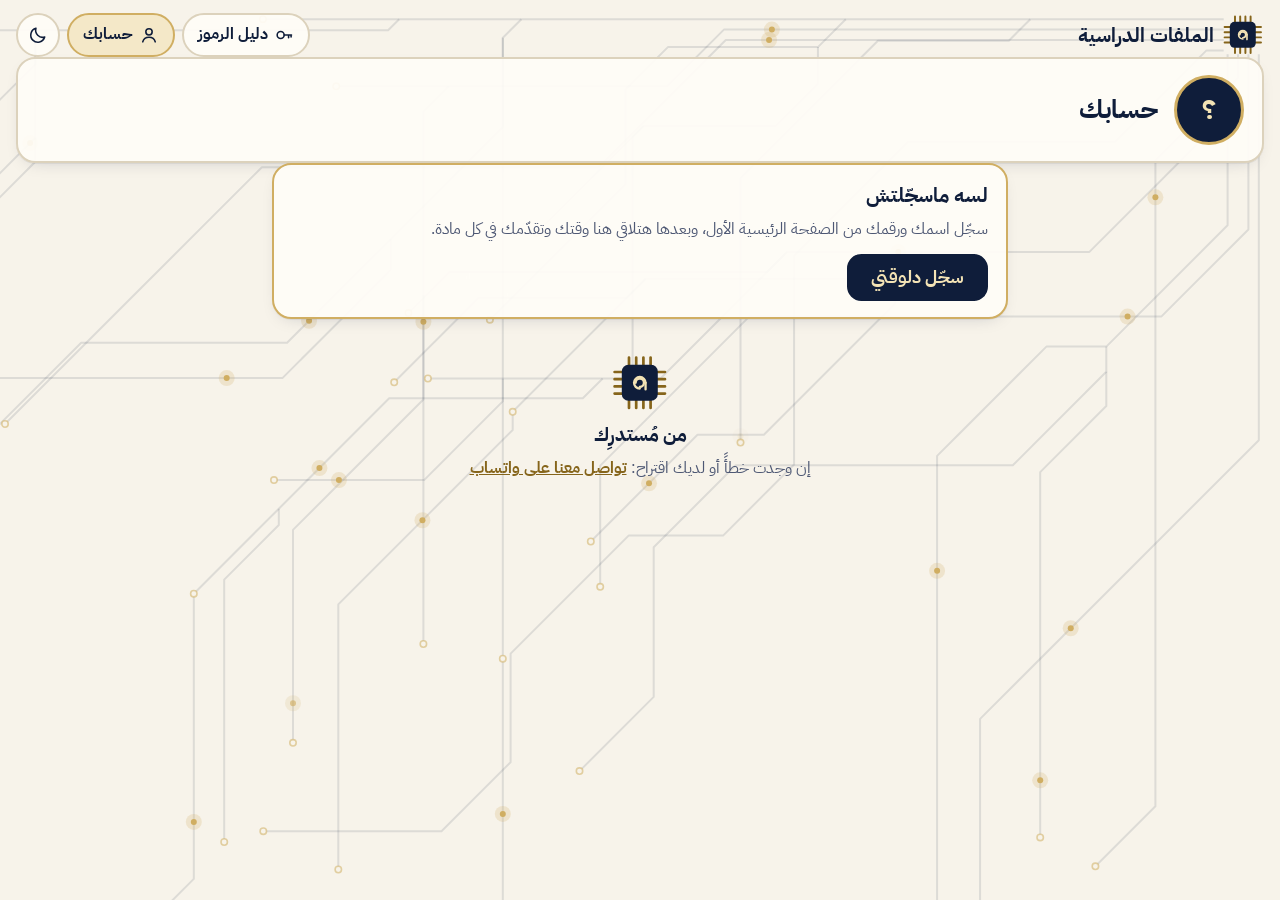
==== commit 4e09aba6: "الرئيسية الجديدة: الختم فوق، «كورسات» لوحدها، «أكمل» و«جديد في المواد» فوق، خلفية الإلكترونات، والوض" ====
--- a/account.html
+++ b/account.html
@@ -13,7 +13,7 @@
 <meta name="apple-mobile-web-app-title" content="الملفات الدراسية">
 <meta name="theme-color" content="#F7F3EA" media="(prefers-color-scheme: light)">
 <meta name="theme-color" content="#0B1530" media="(prefers-color-scheme: dark)">
-<script>try{var t=localStorage.getItem("hub-theme");if(t==="light"||t==="dark")document.documentElement.setAttribute("data-theme",t)}catch(e){}</script>
+<script>try{var t=localStorage.getItem("hub-theme")}catch(e){}document.documentElement.setAttribute("data-theme",t==="dark"?"dark":"light");</script>
 <link rel="stylesheet" href="site.css">
 </head>
 <body>
@@ -47,8 +47,7 @@
   <h2 class="sec">تقدّمك في الأسئلة</h2>
   <div class="atiles" id="p-tiles"></div>
   <div class="clist" id="p-courses" style="margin-top:.8rem"></div>
-  <p class="try">الأرقام دي من الأسئلة اللي حلّيتها جوّه المواد. «صح آخر مرة» يعني آخر مرة جاوبت فيها السؤال كانت صح.</p>
-
+  
   <section class="mytime" id="mytime" aria-labelledby="t-h" hidden>
     <div class="th"><h2 class="sec" id="t-h">وقت مذاكرتك</h2><span class="seg"><button type="button" data-range="7" aria-pressed="true">أسبوع</button><button type="button" data-range="30" aria-pressed="false">شهر</button></span></div>
     <div class="tk"><div class="card"><b id="t-today"></b><span>النهاردة</span></div><div class="card"><b id="t-range"></b><span id="t-range-l"></span></div><div class="card"><b id="t-all"></b><span>من الأول</span></div></div>
@@ -70,6 +69,19 @@
     <h2 class="sec">آخر مرات ذاكرت فيها</h2>
     <div class="sess" id="s-list"></div>
   </section>
+  <section class="card acc" id="acc" aria-labelledby="acc-h">
+    <h2 id="acc-h">حسابك على أكتر من جهاز</h2>
+    <p class="acc-st" id="acc-st"></p>
+    <p>بتذاكر على الموبايل والكمبيوتر؟ اربط الجهاز التاني مرة واحدة، وبعدها أي إجابة أو علامة «مهم» أو غلطة على جهاز بتوصل للتاني لوحدها.</p>
+    <div class="row"><button type="button" class="btn" id="acc-link">اربط جهاز تاني</button><button type="button" class="btn quiet" id="acc-sync">زامن دلوقتي</button></div>
+    <div class="acc-code" id="acc-code" hidden></div>
+    <p class="fine" id="acc-msg" aria-live="polite"></p>
+    <details class="bk"><summary>نسخة احتياطية من غير نت (كود واحد لكل المواد)</summary>
+      <p>لو مفيش نت، أو عايز تنقل تقدّمك بنفسك: صدّر كود واحد فيه كل المواد، والصقه في الجهاز التاني.</p>
+      <div class="row"><button type="button" class="btn" id="bk-out">صدّر تقدّمي في كل المواد</button><button type="button" class="btn quiet" id="bk-in">الصق كود</button></div>
+      <div id="bk-box"></div>
+    </details>
+  </section>
   <section>
     <h2 class="sec">أجهزتك</h2>
     <ul class="devs" id="d-list"></ul>
@@ -80,14 +92,16 @@
 </main>
 <footer class="credit">
   <svg class="chip chip-f" viewBox="0 0 96 96" aria-hidden="true"><g class="pins" stroke-width="4.5" stroke-linecap="round"><path d="M30 6v12M42 6v12M54 6v12M66 6v12M30 78v12M42 78v12M54 78v12M66 78v12M6 30h12M6 42h12M6 54h12M6 66h12M78 30h12M78 42h12M78 54h12M78 66h12"/></g><rect class="die" x="18" y="18" width="60" height="60" rx="11"/><g class="meem" transform="translate(26 26) scale(1.375)" fill="none" stroke-width="2.8" stroke-linecap="round" stroke-linejoin="round"><path d="M23 16a7 7 0 1 0-7 7"/><path d="M16 21a5 5 0 1 0-5-5"/><path d="M23 16v8"/></g></svg>
-  <h2>من نوح</h2>
-  <p>لو لقيت غلط أو عندك اقتراح: <a class="inl" href="https://wa.me/201114232172" target="_blank" rel="noopener">كلّمني على واتساب</a></p>
+  <h2>من مُستدرِك</h2>
+  <p>إن وجدت خطأً أو لديك اقتراح: <a class="inl" href="https://wa.me/201114232172" target="_blank" rel="noopener">تواصل معنا على واتساب</a></p>
 </footer>
 </div>
 <script src="ui.js"></script>
-<script src="stats.js" data-page="home" defer></script>
+<script src="fx.js" defer></script>
+<script src="stats.js" data-page="account" defer></script>
 <script src="acct.js" defer></script>
 <script src="mytime.js" defer></script>
 <script src="account.js" defer></script>
+<script src="link.js" defer></script>
 </body>
 </html>
--- a/site.css
+++ b/site.css
@@ -423,3 +423,167 @@
 [hidden]{display:none!important}
 .gcode label{flex:1 1 10rem;min-width:0}.gcode input{min-width:0;width:100%}
 .ses{grid-template-columns:auto minmax(0,1fr) auto}
+
+/* لينك «افتح الملعب» تحت كل ملعب (جلسة الدمج 6) */
+.labc .labgo{align-self:flex-start;margin-top:.35rem;font-weight:800;color:var(--ink);text-decoration:underline;text-decoration-color:var(--gold);text-underline-offset:.25em;min-height:2.4rem;display:inline-flex;align-items:center}
+/* كارت «جديد في المواد» (home.js، جلسة الدمج 2026-11-09) */
+.news{margin:1rem 0 .4rem;border-color:var(--gold)}
+.news .fine{font-size:.92rem;color:var(--muted);margin-bottom:.4rem}
+.news .nw{border-top:1px solid var(--rule);padding:.45rem 0 .2rem}
+.news .nwh{font-weight:700;color:var(--ink);text-decoration:underline;text-decoration-color:var(--gold);text-underline-offset:.25em}
+.news ul{margin:.25rem 0 0;padding-inline-start:1.2rem}.news li{margin:.2rem 0;line-height:1.6}.news li small{color:var(--muted)}
+
+/* ===== الرئيسية الجديدة (فابل 2، 2026-11-16): سطر واحد، و«كمّل»، والمواد. كارت المادة مكان دوس واحد ===== */
+.hero.slim{padding:.5rem 0 .8rem}
+.hero.slim h1{font-size:1.4rem;line-height:1.5}
+.hero.slim .sub{font-size:.95rem;margin-top:.1rem}
+.hero.slim .hello{margin-top:.2rem;font-size:1rem}
+@media (min-width:760px){.hero.slim{padding:1rem 0 1.2rem}.hero.slim h1{font-size:2rem}}
+.resume{display:grid;grid-template-columns:minmax(0,1fr) auto;align-items:center;gap:0 .8rem;text-decoration:none;color:var(--ink);border-color:var(--gold);margin:0 0 .9rem;padding:.7rem 1rem}
+.resume[hidden],.reg[hidden]{display:none}
+.resume:hover{border-color:var(--gold-ink)}
+.resume .rk{grid-column:1;font-size:.92rem;font-weight:700;color:var(--gold-ink)}
+.resume .rn{grid-column:1;font-size:1.15rem;line-height:1.5}
+.resume .rl{grid-column:1;font-size:.98rem;color:var(--muted);line-height:1.5}
+.resume .rgo{grid-column:2;grid-row:1/span 3;display:inline-flex;align-items:center;min-height:2.9rem;padding:0 1.3rem;border-radius:.9rem;background:var(--acc);color:var(--on-acc);font-weight:700;font-size:1.1rem}
+.first{margin:0 0 .9rem}
+.fb{display:grid;grid-template-columns:1fr 1fr;gap:.6rem}
+.fb[hidden]{display:none}
+.fb button{font:inherit;min-height:3.6rem;border-radius:1rem;font-weight:700;font-size:1.08rem;line-height:1.4;cursor:pointer;padding:.35rem .5rem}
+.fb small{display:block;font-weight:400;font-size:.88rem}
+.fb .a{background:var(--acc);color:var(--on-acc);border:2px solid var(--acc)}
+.fb .b{background:var(--surface);color:var(--ink);border:2px solid var(--gold)}
+.fb button:hover{filter:brightness(1.08)}
+@media (min-width:760px){.first{max-width:40rem;margin-inline:auto}}
+.tour{border-color:var(--gold)}
+.tour .tn{font-size:.9rem;font-weight:700;color:var(--gold-ink)}
+.tour .tt{font-size:1.08rem;line-height:1.8;margin:.1rem 0 .6rem}
+.tour .row{display:flex;gap:.6rem;align-items:center}
+main>.sec-c{margin-top:.6rem}
+a.course{text-decoration:none;color:var(--ink);transition:border-color .15s,transform .15s}
+a.course:hover{border-color:var(--gold);transform:translateY(-2px)}
+.course .cmeta{display:block;margin:0 0 .55rem}
+.course .cst{margin-top:auto;font-size:.95rem;font-weight:700;color:var(--muted);line-height:1.5}
+.course .cst.new{align-self:flex-start;color:var(--on-acc);background:var(--acc);border-radius:.7rem;padding:.15rem 1.1rem;font-size:1rem}
+.course .cbar{display:block;height:.45rem;border-radius:1rem;background:var(--rule);overflow:hidden;margin-top:auto}
+.course .cbar+.cst{margin-top:.3rem}
+.course .cbar i{display:block;height:100%;background:var(--gold);border-radius:1rem}
+/* علامة ✓ (المادة محفوظة) اتشالت 2026-11-26 */
+html.pick a.course{border-color:var(--gold)}
+.course.sel{outline:3px solid var(--gold);outline-offset:2px}
+.lplist{display:grid;grid-template-columns:1fr;gap:.5rem}
+@media (min-width:760px){.lplist{grid-template-columns:repeat(2,minmax(0,1fr))}}
+.lp{display:flex;flex-direction:column;justify-content:center;min-height:3.2rem;padding:.45rem .9rem;border-radius:.9rem;border:2px solid var(--rule);background:var(--glass);color:var(--ink);text-decoration:none;line-height:1.55}
+.lp:hover{border-color:var(--gold)}
+.lp span{font-size:.9rem;font-weight:700;color:var(--ok)}
+.lp.lock span{color:var(--muted)}
+.reg{display:flex;align-items:center;gap:.5rem .8rem;flex-wrap:wrap;margin:1.2rem 0 0;border-color:var(--gold);padding:.7rem 1rem}
+.reg p{flex:1 1 14rem;font-weight:700;line-height:1.6}
+.hmsg:empty{display:none}.hmsg{text-align:center;margin:0 0 .6rem}
+.whyd{margin-top:.5rem}.whyd summary{cursor:pointer;font-size:.95rem;color:var(--muted);min-height:2.4rem;display:flex;align-items:center}
+.who .whyd .fine{margin-top:0}
+.hlinks{display:flex;flex-wrap:wrap;gap:0 1.1rem;justify-content:center;margin:1.5rem 0 0;font-size:1rem}
+.hlinks a,.hlinks button{color:var(--ink);font:inherit;background:none;border:0;padding:.2rem;text-decoration:underline;text-decoration-color:var(--gold);text-underline-offset:.3em;cursor:pointer;min-height:2.75rem;display:inline-flex;align-items:center}
+.gcode .row{display:flex;gap:.5rem;align-items:flex-end;justify-content:center;flex-wrap:wrap}.gcode .row[hidden]{display:none}.gcode .fine{text-align:center}
+main>.offline{margin-top:1rem}
+.seal-f{display:block;width:5.5rem;height:auto;aspect-ratio:1;margin:0 auto .7rem}
+.news summary{cursor:pointer;min-height:2.75rem;display:flex;align-items:center;gap:.5rem}.news summary::after{content:"▾";color:var(--gold-ink);margin-inline-start:auto}.news details[open] summary::after{content:"▴"}.news summary h2{font-size:1.1rem}.news summary::-webkit-details-marker{display:none}
+.news{padding-block:.4rem}
+.lp b i.dr{font-style:normal;font-size:.72rem;font-weight:700;border:1px solid var(--pen,#B42318);color:var(--pen,#B42318);border-radius:1rem;padding:.05rem .5rem;white-space:nowrap}
+
+/* ===== الرئيسية 2026-11-26 (طلبات نوح): خلفية هادية، والختم فوق، و«كورسات» لوحدها، و«جديد» فوق ومفتوح، وزراير بأيقونة ===== */
+/* الخلفية: من غير رسمة الشريحة. لون الورق، ولمعة دهبي خفيفة جداً فوق */
+/* الخلفية بقت مسارات الشريحة المتحركة (fx.js): body.fx */
+.vh{position:absolute!important;width:1px;height:1px;overflow:hidden;clip:rect(0 0 0 0);white-space:nowrap}
+.hero.seal-top{padding:.4rem 0 1rem}
+.hero.seal-top .seal-hero{width:8.5rem;margin:.2rem auto .4rem;filter:drop-shadow(0 8px 16px rgba(15,29,58,.22))}
+.hero.seal-top .hello{font-size:1.05rem}
+@media (min-width:760px){.hero.seal-top .seal-hero{width:10.5rem}}
+.topnav .brand span{font-size:1.25rem;letter-spacing:0}
+@media (max-width:520px){.home .topnav .brand span{display:inline}}
+/* الموبايل: «دليل الرموز» اللي فوق بيستخبى في الرئيسية بس (موجود تحت في «حاجات تانية»)، عشان «مُستدرِك» يفضل مكتوب */
+@media (max-width:520px){.home .topnav .nbtn[href="key.html"]{display:none}}
+/* كمّل من مكان ما وقفت */
+.resume .rbar{grid-column:1;display:flex;flex-direction:column;gap:.15rem;margin-top:.35rem}
+.resume .rbar .cbar{display:block;height:.45rem;border-radius:1rem;background:var(--rule);overflow:hidden;margin:0;max-width:22rem}
+.resume .rbar .cbar i{display:block;height:100%;background:var(--gold);border-radius:1rem}
+.resume .rbar small{font-size:.88rem;color:var(--muted);font-weight:700}
+.resume .rgo{grid-row:1/span 4}
+/* كارت المادة: شريط التقدّم، و«كمّل» أو «ابدأ» */
+.course .cfoot{display:flex;flex-direction:column;align-items:flex-start;gap:.35rem;margin-top:auto;padding-top:.35rem}
+.course .cbar+.cfoot{margin-top:0}
+.course .cfoot .cst{margin:0}
+.course .cgo{flex:none;display:inline-flex;align-items:center;justify-content:center;min-height:2.5rem;padding:0 1.1rem;border-radius:.8rem;font-weight:700;font-size:1rem;background:var(--surface);color:var(--ink);border:2px solid var(--gold)}
+.course .cgo.new{background:var(--acc);color:var(--on-acc);border-color:var(--acc)}
+.course.on{border-color:color-mix(in srgb,var(--gold) 55%,var(--rule))}
+.secsub{color:var(--muted);font-size:.98rem;margin:-.3rem 0 .7rem}
+#tracks-h{margin-top:1.6rem}
+/* جديد في المواد: فوق ومفتوح */
+.home .news{margin:0 0 1.1rem;padding:.8rem 1rem .6rem}
+.home .news h2{display:flex;align-items:center;gap:.5rem;font-size:1.15rem}
+.home .news .dot{width:.6rem;height:.6rem;border-radius:50%;background:var(--bad);flex:none}
+.home .news .fine{margin:.1rem 0 .3rem}
+.home .news .nwh{display:inline-flex;align-items:center;min-height:2.75rem}
+.home .news ul{margin:0}
+.home .news .nws{display:grid;gap:0 1.4rem}
+@media (min-width:760px){.home .news .nws{grid-template-columns:repeat(2,minmax(0,1fr))}}
+.home .news li{display:-webkit-box;-webkit-line-clamp:2;-webkit-box-orient:vertical;overflow:hidden}
+.home .news .nmore li{display:list-item;-webkit-line-clamp:none}
+.home .news .nmore{border-top:1px solid var(--rule);margin-top:.3rem}
+.home .news .nmore summary{cursor:pointer;min-height:2.75rem;display:flex;align-items:center;gap:.4rem;font-weight:700;color:var(--gold-ink);list-style:none}
+.home .news .nmore summary::-webkit-details-marker{display:none}
+.home .news .nmore summary::after{content:"▾";margin-inline-start:auto}
+.home .news .nmore[open] summary::after{content:"▴"}
+/* حاجات تانية: زراير بأيقونة وكلمة */
+#more-h{margin-top:1.8rem}
+.hlinks{display:grid;grid-template-columns:repeat(2,minmax(0,1fr));gap:.55rem;margin:0}
+@media (min-width:760px){.hlinks{grid-template-columns:repeat(5,minmax(0,1fr))}}
+.hlinks a,.hlinks button{display:flex;align-items:center;gap:.55rem;min-height:3.2rem;padding:.4rem .8rem;border-radius:1rem;border:2px solid var(--rule);background:var(--surface);color:var(--ink);font:inherit;font-weight:700;font-size:1rem;line-height:1.35;text-decoration:none;text-align:start;cursor:pointer}
+.hlinks a:hover,.hlinks button:hover,.hlinks button[aria-expanded="true"]{border-color:var(--gold)}
+.hlinks svg{flex:none;width:1.5rem;height:1.5rem;color:var(--gold-ink)}
+.gcode{margin-top:.6rem}
+
+/* ===== 2026-11-26 (الجولة 2): خلفية الإلكترونات، و«أهلًا»، والشاشة العريضة، وطيّ الأقسام ===== */
+/* خلفية الموقع: لون الورق، والمسارات والإلكترونات من fx.js (بدل رسمة الشريحة المتكررة) */
+body.fx{background:var(--paper);position:relative}
+.fxbg{position:absolute;top:0;left:0;z-index:-1;pointer-events:none;overflow:visible}
+.fxbg .ln path{fill:none;stroke:var(--ink);stroke-opacity:.11;stroke-width:2;stroke-linejoin:round}
+.fxbg .via circle{fill:var(--paper);stroke:var(--gold);stroke-opacity:.55;stroke-width:1.6}
+.fxbg .e circle{fill:var(--gold)}
+.fxbg .e .halo{fill:var(--gold);opacity:.22}
+:root[data-theme="dark"] .fxbg .ln path{stroke:var(--gold);stroke-opacity:.16}
+:root[data-theme="dark"] .fxbg .e circle{fill:#F3E3B5}
+:root[data-theme="dark"] .fxbg .e .halo{fill:#D0AE62;opacity:.3}
+/* «أهلًا بك يا …»: سطر لوحده فوق «أكمل»، بعيد عن الختم */
+.home .hero.seal-top{padding-bottom:1.4rem}
+.home .hello{margin:0 0 .7rem;font-size:1.35rem;font-weight:700;line-height:1.5;display:flex;align-items:baseline;gap:.4rem;flex-wrap:wrap}
+.home .hello[hidden]{display:none}
+.home .hello span{color:var(--muted);font-weight:400;font-size:1.1rem}
+.home .hello b{color:var(--ink);background:linear-gradient(transparent 62%,var(--gold-soft) 62%);padding:0 .2rem}
+/* الموبايل: كل حاجة تحت بعض، و«روابط أخرى» في آخر الصفحة */
+.home main{display:flex;flex-direction:column}
+.home main>*{order:5}
+.home .dash,.home .dside{display:contents}
+.home .dmore{order:40}
+.home main>.offline{order:41}
+.home .dside>*{order:1}
+.home .dside>.dmore{order:40}
+.home .news{order:2}
+/* الشاشة العريضة (التابلت والكمبيوتر): «أكمل» في نص، و«جديد في المواد» جنبه، و«روابط أخرى» في المساحة اللي تحت «أكمل» */
+@media (min-width:860px){
+  .home .dash{display:grid;grid-template-columns:minmax(0,1fr) minmax(0,1fr);gap:1.1rem;align-items:start;order:1;margin-bottom:.4rem}
+  .home .dash:has(>.news[hidden]){grid-template-columns:minmax(0,1fr)}
+  .home .dside{display:flex;flex-direction:column}
+  .home .dside>*{order:0}
+  .home .dash .news{margin:0}
+  .home .dmore #more-h{margin-top:.6rem}
+  .home .dmore .hlinks{grid-template-columns:repeat(2,minmax(0,1fr))}
+  .home .resume{margin-bottom:.4rem}
+}
+/* سهم طيّ «مواد الكلية» و«كورسات» */
+.fold-h{display:flex}
+.fold-h .fold{display:inline-flex;align-items:center;gap:.6rem;min-height:2.75rem;padding:0 .2rem;font:inherit;font-weight:700;color:inherit;background:none;border:0;cursor:pointer}
+.fold-h .chev{width:2.2rem;height:2.2rem;padding:.3rem;border-radius:50%;border:2px solid var(--rule);background:var(--surface);color:var(--gold-ink);transition:transform .2s}
+.fold-h .fold:hover .chev{border-color:var(--gold)}
+.fold-h .fold[aria-expanded="false"] .chev{transform:rotate(90deg)}
+.fold-h[hidden]{display:none}
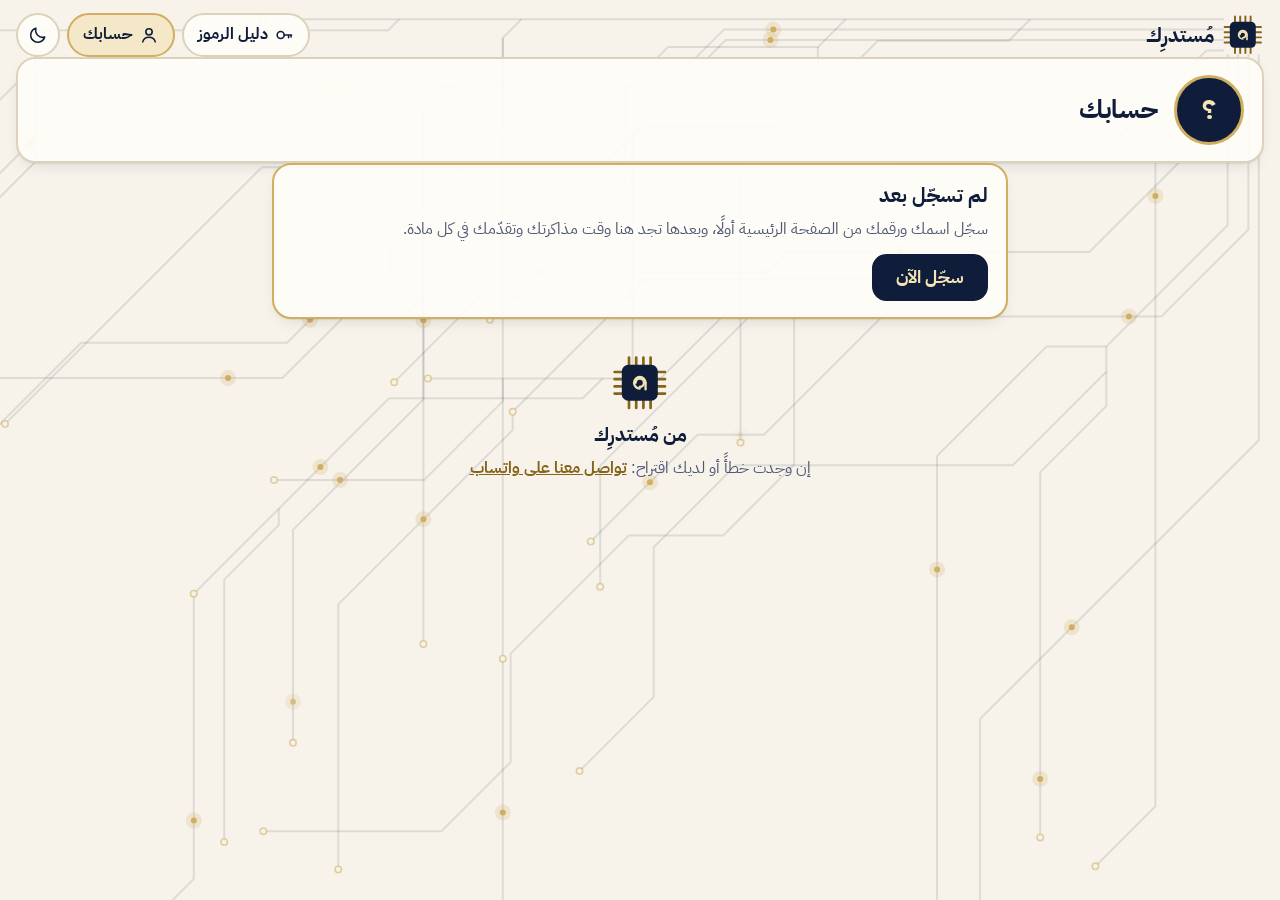
==== commit 4b0f52c9: "فصحى بسيطة في حسابك ودليل الرموز والشرح وصفحة المادة، واسم التطبيق مُستدرِك (إصدار 19) Co-Authored-B" ====
--- a/account.html
+++ b/account.html
@@ -3,14 +3,14 @@
 <head>
 <meta charset="utf-8">
 <meta name="viewport" content="width=device-width, initial-scale=1, viewport-fit=cover">
-<title>حسابك · الملفات الدراسية</title>
+<title>حسابك · مُستدرِك</title>
 <meta name="description" content="اسمك ورقمك، ووقت مذاكرتك، وتقدّمك في كل مادة.">
 <link rel="manifest" href="manifest.webmanifest">
 <link rel="icon" type="image/png" sizes="192x192" href="icons/icon-192.png">
 <link rel="apple-touch-icon" sizes="180x180" href="icons/icon-180.png">
 <meta name="apple-mobile-web-app-capable" content="yes">
 <meta name="mobile-web-app-capable" content="yes">
-<meta name="apple-mobile-web-app-title" content="الملفات الدراسية">
+<meta name="apple-mobile-web-app-title" content="مُستدرِك">
 <meta name="theme-color" content="#F7F3EA" media="(prefers-color-scheme: light)">
 <meta name="theme-color" content="#0B1530" media="(prefers-color-scheme: dark)">
 <script>try{var t=localStorage.getItem("hub-theme")}catch(e){}document.documentElement.setAttribute("data-theme",t==="dark"?"dark":"light");</script>
@@ -19,7 +19,7 @@
 <body>
 <div class="wrap">
 <nav class="top topnav" aria-label="الموقع">
-  <a class="brand" href="./"><svg class="chip" viewBox="0 0 96 96" aria-hidden="true"><g class="pins" stroke-width="4.5" stroke-linecap="round"><path d="M30 6v12M42 6v12M54 6v12M66 6v12M30 78v12M42 78v12M54 78v12M66 78v12M6 30h12M6 42h12M6 54h12M6 66h12M78 30h12M78 42h12M78 54h12M78 66h12"/></g><rect class="die" x="18" y="18" width="60" height="60" rx="11"/><g class="meem" transform="translate(26 26) scale(1.375)" fill="none" stroke-width="2.8" stroke-linecap="round" stroke-linejoin="round"><path d="M23 16a7 7 0 1 0-7 7"/><path d="M16 21a5 5 0 1 0-5-5"/><path d="M23 16v8"/></g></svg><span>الملفات الدراسية</span></a>
+  <a class="brand" href="./"><svg class="chip" viewBox="0 0 96 96" aria-hidden="true"><g class="pins" stroke-width="4.5" stroke-linecap="round"><path d="M30 6v12M42 6v12M54 6v12M66 6v12M30 78v12M42 78v12M54 78v12M66 78v12M6 30h12M6 42h12M6 54h12M6 66h12M78 30h12M78 42h12M78 54h12M78 66h12"/></g><rect class="die" x="18" y="18" width="60" height="60" rx="11"/><g class="meem" transform="translate(26 26) scale(1.375)" fill="none" stroke-width="2.8" stroke-linecap="round" stroke-linejoin="round"><path d="M23 16a7 7 0 1 0-7 7"/><path d="M16 21a5 5 0 1 0-5-5"/><path d="M23 16v8"/></g></svg><span>مُستدرِك</span></a>
   <a class="nbtn" href="key.html"><svg viewBox="0 0 24 24" aria-hidden="true"><circle cx="8" cy="12" r="4.2" fill="none" stroke="currentColor" stroke-width="1.9"/><path d="M12.2 12H21M17.5 12v3.2M20.5 12v2.4" fill="none" stroke="currentColor" stroke-width="1.9" stroke-linecap="round"/></svg><span>دليل الرموز</span></a>
   <a class="nbtn" href="account.html" aria-current="page" id="nav-me"><svg viewBox="0 0 24 24" aria-hidden="true"><circle cx="12" cy="8.2" r="3.8" fill="none" stroke="currentColor" stroke-width="1.9"/><path d="M4.5 20.2c.9-3.6 3.9-5.6 7.5-5.6s6.6 2 7.5 5.6" fill="none" stroke="currentColor" stroke-width="1.9" stroke-linecap="round"/></svg><span>حسابك</span></a>
   <button type="button" class="nbtn ic" id="theme" aria-label="الوضع الغامق"></button>
@@ -37,9 +37,9 @@
 <p class="srvmsg" id="srv" aria-live="polite"></p>
 
 <section class="card who" id="p-gate" hidden>
-  <h2>لسه ماسجّلتش</h2>
-  <p>سجّل اسمك ورقمك من الصفحة الرئيسية الأول، وبعدها هتلاقي هنا وقتك وتقدّمك في كل مادة.</p>
-  <div class="row" style="margin-top:.7rem"><a class="btn" href="./#who" style="display:inline-flex;align-items:center;text-decoration:none">سجّل دلوقتي</a></div>
+  <h2>لم تسجّل بعد</h2>
+  <p>سجّل اسمك ورقمك من الصفحة الرئيسية أولًا، وبعدها تجد هنا وقت مذاكرتك وتقدّمك في كل مادة.</p>
+  <div class="row" style="margin-top:.7rem"><a class="btn" href="./#who" style="display:inline-flex;align-items:center;text-decoration:none">سجّل الآن</a></div>
 </section>
 
 <div class="agrid" id="p-body">
@@ -50,42 +50,42 @@
   
   <section class="mytime" id="mytime" aria-labelledby="t-h" hidden>
     <div class="th"><h2 class="sec" id="t-h">وقت مذاكرتك</h2><span class="seg"><button type="button" data-range="7" aria-pressed="true">أسبوع</button><button type="button" data-range="30" aria-pressed="false">شهر</button></span></div>
-    <div class="tk"><div class="card"><b id="t-today"></b><span>النهاردة</span></div><div class="card"><b id="t-range"></b><span id="t-range-l"></span></div><div class="card"><b id="t-all"></b><span>من الأول</span></div></div>
+    <div class="tk"><div class="card"><b id="t-today"></b><span>اليوم</span></div><div class="card"><b id="t-range"></b><span id="t-range-l"></span></div><div class="card"><b id="t-all"></b><span>منذ البداية</span></div></div>
     <div class="tgrid">
       <div class="card"><h3>كل يوم</h3><div class="tchart" id="t-chart"></div></div>
       <div class="card"><h3>كل مادة</h3><div id="t-per"></div></div>
     </div>
   </section>
-  <p class="empty" id="t-none" hidden>لسه مفيش وقت مذاكرة متسجّل. افتح أي مادة وذاكر، والوقت هيظهر هنا.</p>
+  <p class="empty" id="t-none" hidden>لم يُسجَّل وقت مذاكرة بعد. افتح أي مادة وذاكر، وسيظهر الوقت هنا.</p>
 
   <section id="w-sec" hidden>
-    <h2 class="sec">أسئلة غلطت فيها</h2>
-    <p class="lead">آخر الأسئلة اللي غلطت فيها ولو مرة. والمكتوب عليه «اتصلّحت»، آخر إجابة ليك فيه كانت صح.</p>
+    <h2 class="sec">أسئلة أخطأت فيها</h2>
+    <p class="lead">آخر الأسئلة التي أخطأت فيها ولو مرة. وما كُتب عليه «صحّحتها» كانت آخر إجابة لك فيه صحيحة.</p>
     <ul class="wlist" id="w-list"></ul>
   </section>
 </div>
 <aside class="aside2">
   <section id="s-sec" hidden>
-    <h2 class="sec">آخر مرات ذاكرت فيها</h2>
+    <h2 class="sec">آخر جلسات المذاكرة</h2>
     <div class="sess" id="s-list"></div>
   </section>
   <section class="card acc" id="acc" aria-labelledby="acc-h">
-    <h2 id="acc-h">حسابك على أكتر من جهاز</h2>
+    <h2 id="acc-h">حسابك على أكثر من جهاز</h2>
     <p class="acc-st" id="acc-st"></p>
-    <p>بتذاكر على الموبايل والكمبيوتر؟ اربط الجهاز التاني مرة واحدة، وبعدها أي إجابة أو علامة «مهم» أو غلطة على جهاز بتوصل للتاني لوحدها.</p>
-    <div class="row"><button type="button" class="btn" id="acc-link">اربط جهاز تاني</button><button type="button" class="btn quiet" id="acc-sync">زامن دلوقتي</button></div>
+    <p>تذاكر على الهاتف والكمبيوتر؟ اربط الجهاز الآخر مرة واحدة، وبعدها تصل كل إجابة أو علامة «مهم» أو خطأ من جهاز إلى الآخر تلقائيًا.</p>
+    <div class="row"><button type="button" class="btn" id="acc-link">اربط جهازًا آخر</button><button type="button" class="btn quiet" id="acc-sync">زامن الآن</button></div>
     <div class="acc-code" id="acc-code" hidden></div>
     <p class="fine" id="acc-msg" aria-live="polite"></p>
-    <details class="bk"><summary>نسخة احتياطية من غير نت (كود واحد لكل المواد)</summary>
-      <p>لو مفيش نت، أو عايز تنقل تقدّمك بنفسك: صدّر كود واحد فيه كل المواد، والصقه في الجهاز التاني.</p>
-      <div class="row"><button type="button" class="btn" id="bk-out">صدّر تقدّمي في كل المواد</button><button type="button" class="btn quiet" id="bk-in">الصق كود</button></div>
+    <details class="bk"><summary>نسخة احتياطية دون إنترنت (كود واحد لكل المواد)</summary>
+      <p>إن لم يتوفر الإنترنت، أو أردت نقل تقدّمك بنفسك: صدّر كودًا واحدًا فيه كل المواد، والصقه في الجهاز الآخر.</p>
+      <div class="row"><button type="button" class="btn" id="bk-out">صدّر تقدّمي في كل المواد</button><button type="button" class="btn quiet" id="bk-in">الصق كودًا</button></div>
       <div id="bk-box"></div>
     </details>
   </section>
   <section>
     <h2 class="sec">أجهزتك</h2>
     <ul class="devs" id="d-list"></ul>
-    <p class="try">بتذاكر على أكتر من جهاز؟ <a class="inl" href="./#acc">اربط الجهاز التاني</a> عشان تقدّمك ووقتك يتجمعوا هنا.</p>
+    <p class="try">تذاكر على أكثر من جهاز؟ <a class="inl" href="#acc">اربط الجهاز الآخر</a> ليُجمع تقدّمك ووقتك هنا.</p>
   </section>
 </aside>
 </div>
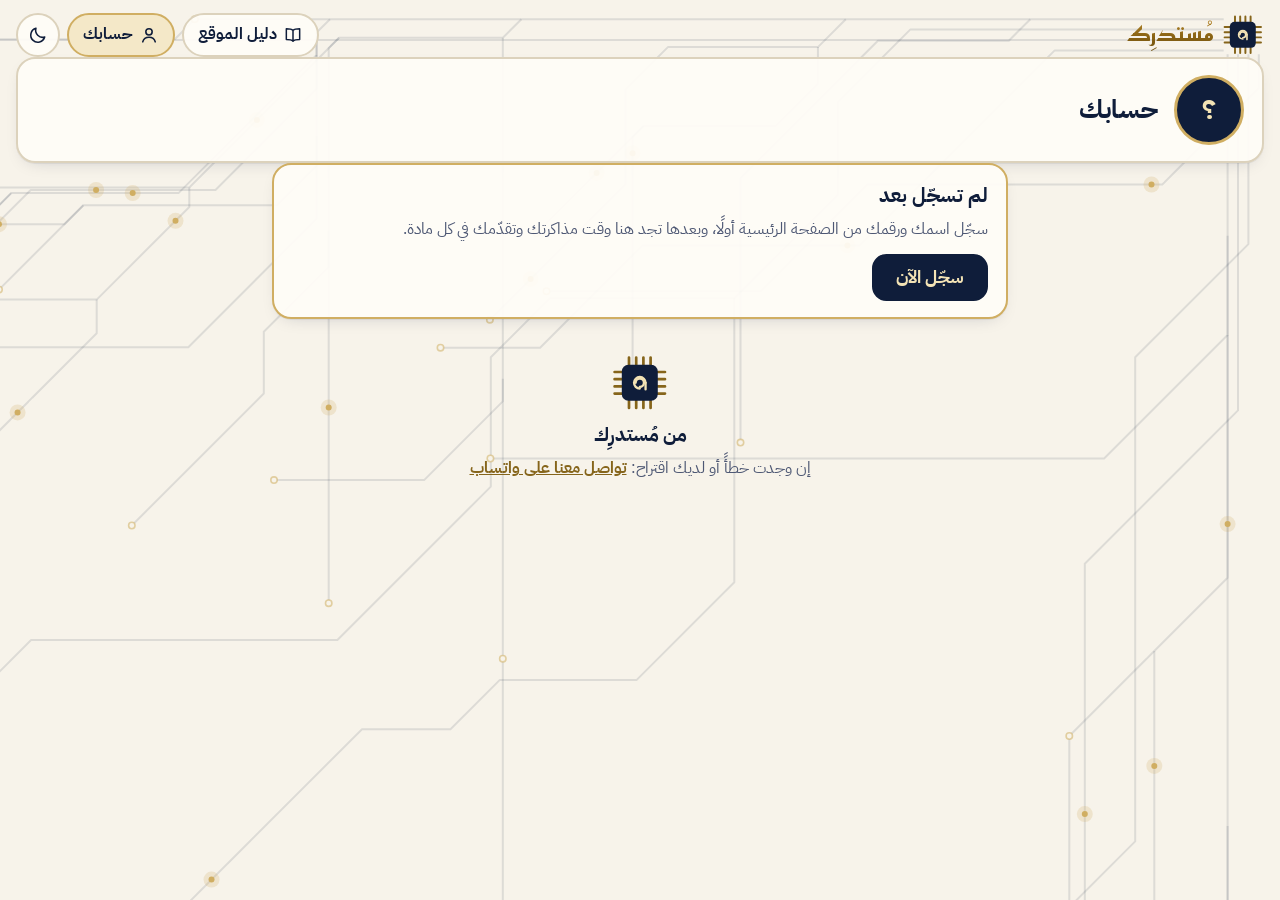
==== commit 866dbecb: "الرئيسية: آخر محاضرة وآخر شيت في كارت كل مادة، والمقررات والكورسات والهندسة، ودليل الموقع (الإصدار 2" ====
--- a/account.html
+++ b/account.html
@@ -20,7 +20,7 @@
 <div class="wrap">
 <nav class="top topnav" aria-label="الموقع">
   <a class="brand" href="./"><svg class="chip" viewBox="0 0 96 96" aria-hidden="true"><g class="pins" stroke-width="4.5" stroke-linecap="round"><path d="M30 6v12M42 6v12M54 6v12M66 6v12M30 78v12M42 78v12M54 78v12M66 78v12M6 30h12M6 42h12M6 54h12M6 66h12M78 30h12M78 42h12M78 54h12M78 66h12"/></g><rect class="die" x="18" y="18" width="60" height="60" rx="11"/><g class="meem" transform="translate(26 26) scale(1.375)" fill="none" stroke-width="2.8" stroke-linecap="round" stroke-linejoin="round"><path d="M23 16a7 7 0 1 0-7 7"/><path d="M16 21a5 5 0 1 0-5-5"/><path d="M23 16v8"/></g></svg><span>مُستدرِك</span></a>
-  <a class="nbtn" href="key.html"><svg viewBox="0 0 24 24" aria-hidden="true"><circle cx="8" cy="12" r="4.2" fill="none" stroke="currentColor" stroke-width="1.9"/><path d="M12.2 12H21M17.5 12v3.2M20.5 12v2.4" fill="none" stroke="currentColor" stroke-width="1.9" stroke-linecap="round"/></svg><span>دليل الرموز</span></a>
+  <a class="nbtn" href="guide.html" aria-label="دليل الموقع"><svg viewBox="0 0 24 24" aria-hidden="true"><path d="M12 6.5C10.5 5 8.3 4.5 4 4.5v13c4.3 0 6.5.5 8 2 1.5-1.5 3.7-2 8-2v-13c-4.3 0-6.5.5-8 2Zm0 0v13" fill="none" stroke="currentColor" stroke-width="1.8" stroke-linejoin="round"/></svg><span>دليل الموقع</span></a>
   <a class="nbtn" href="account.html" aria-current="page" id="nav-me"><svg viewBox="0 0 24 24" aria-hidden="true"><circle cx="12" cy="8.2" r="3.8" fill="none" stroke="currentColor" stroke-width="1.9"/><path d="M4.5 20.2c.9-3.6 3.9-5.6 7.5-5.6s6.6 2 7.5 5.6" fill="none" stroke="currentColor" stroke-width="1.9" stroke-linecap="round"/></svg><span>حسابك</span></a>
   <button type="button" class="nbtn ic" id="theme" aria-label="الوضع الغامق"></button>
 </nav>
@@ -82,6 +82,15 @@
       <div id="bk-box"></div>
     </details>
   </section>
+  <!-- كود المادة الخاصة: اتنقل هنا من الصفحة الرئيسية (طلب نوح 2026-11-28، بند 31). الشغل في gcode.js -->
+  <section class="card gcard" aria-labelledby="g-h">
+    <h2 id="g-h">لديك كود مادة؟</h2>
+    <p>إن أرسل لك أحد كودًا لمادة خاصة، اكتبه هنا، وستظهر المادة في الصفحة الرئيسية.</p>
+    <div class="gcode">
+      <form id="g-box" class="row" novalidate><label>الكود<input id="g-code" type="text" dir="ltr" autocomplete="off" autocapitalize="characters" spellcheck="false" maxlength="24" placeholder="ABC-12345"></label><button type="submit" class="btn">افتح</button></form>
+      <p class="fine" id="g-msg" aria-live="polite"></p>
+    </div>
+  </section>
   <section>
     <h2 class="sec">أجهزتك</h2>
     <ul class="devs" id="d-list"></ul>
@@ -103,5 +112,6 @@
 <script src="mytime.js" defer></script>
 <script src="account.js" defer></script>
 <script src="link.js" defer></script>
+<script src="gcode.js" defer></script>
 </body>
 </html>
--- a/site.css
+++ b/site.css
@@ -502,7 +502,8 @@
 .topnav .brand span{font-size:1.25rem;letter-spacing:0}
 @media (max-width:520px){.home .topnav .brand span{display:inline}}
 /* الموبايل: «دليل الرموز» اللي فوق بيستخبى في الرئيسية بس (موجود تحت في «حاجات تانية»)، عشان «مُستدرِك» يفضل مكتوب */
-@media (max-width:520px){.home .topnav .nbtn[href="key.html"]{display:none}}
+/* الموبايل في الرئيسية: «دليل الموقع» أيقونة بس (عشان اسم مُستدرِك يفضل ظاهر)، و«روابط أخرى» اتشالت 2026-11-28 */
+@media (max-width:520px){.home .topnav .nbtn[href="guide.html"] span{display:none}.home .topnav .nbtn[href="guide.html"]{width:2.75rem;padding:0;justify-content:center}}
 /* كمّل من مكان ما وقفت */
 .resume .rbar{grid-column:1;display:flex;flex-direction:column;gap:.15rem;margin-top:.35rem}
 .resume .rbar .cbar{display:block;height:.45rem;border-radius:1rem;background:var(--rule);overflow:hidden;margin:0;max-width:22rem}
@@ -546,7 +547,7 @@
 /* ===== 2026-11-26 (الجولة 2): خلفية الإلكترونات، و«أهلًا»، والشاشة العريضة، وطيّ الأقسام ===== */
 /* خلفية الموقع: لون الورق، والمسارات والإلكترونات من fx.js (بدل رسمة الشريحة المتكررة) */
 body.fx{background:var(--paper);position:relative}
-.fxbg{position:absolute;top:0;left:0;z-index:-1;pointer-events:none;overflow:visible}
+.fxbg{position:absolute;top:0;left:0;z-index:-1;pointer-events:none;overflow:hidden}
 .fxbg .ln path{fill:none;stroke:var(--ink);stroke-opacity:.11;stroke-width:2;stroke-linejoin:round}
 .fxbg .via circle{fill:var(--paper);stroke:var(--gold);stroke-opacity:.55;stroke-width:1.6}
 .fxbg .e circle{fill:var(--gold)}
@@ -560,30 +561,30 @@
 .home .hello[hidden]{display:none}
 .home .hello span{color:var(--muted);font-weight:400;font-size:1.1rem}
 .home .hello b{color:var(--ink);background:linear-gradient(transparent 62%,var(--gold-soft) 62%);padding:0 .2rem}
-/* الموبايل: كل حاجة تحت بعض، و«روابط أخرى» في آخر الصفحة */
+/* «أهلاً» و«أكمل» وأول مرة فوق، والمواد تحتهم (روابط أخرى وجديد في المواد اتشالوا 2026-11-28) */
 .home main{display:flex;flex-direction:column}
 .home main>*{order:5}
 .home .dash,.home .dside{display:contents}
-.home .dmore{order:40}
 .home main>.offline{order:41}
 .home .dside>*{order:1}
-.home .dside>.dmore{order:40}
-.home .news{order:2}
-/* الشاشة العريضة (التابلت والكمبيوتر): «أكمل» في نص، و«جديد في المواد» جنبه، و«روابط أخرى» في المساحة اللي تحت «أكمل» */
-@media (min-width:860px){
-  .home .dash{display:grid;grid-template-columns:minmax(0,1fr) minmax(0,1fr);gap:1.1rem;align-items:start;order:1;margin-bottom:.4rem}
-  .home .dash:has(>.news[hidden]){grid-template-columns:minmax(0,1fr)}
-  .home .dside{display:flex;flex-direction:column}
-  .home .dside>*{order:0}
-  .home .dash .news{margin:0}
-  .home .dmore #more-h{margin-top:.6rem}
-  .home .dmore .hlinks{grid-template-columns:repeat(2,minmax(0,1fr))}
-  .home .resume{margin-bottom:.4rem}
-}
-/* سهم طيّ «مواد الكلية» و«كورسات» */
+/* سطرين في كارت المادة: آخر محاضرة، وآخر شيت (بند 27) */
+.course .clasts{display:flex;flex-direction:column;gap:.15rem;margin:-.25rem 0 .55rem;padding-top:.4rem;border-top:1px dashed var(--rule)}
+.course .clast{font-size:.9rem;line-height:1.45;color:var(--ink);display:-webkit-box;-webkit-line-clamp:2;-webkit-box-orient:vertical;overflow:hidden}
+.course .clast i{font-style:normal;font-weight:700;color:var(--gold-ink)}
+@media (max-width:520px){.course .clast i{display:block}.course .clast{-webkit-line-clamp:3}}
+/* سهم طيّ «المقررات الدراسية» و«الكورسات» و«مقررات كلية الهندسة» */
 .fold-h{display:flex}
 .fold-h .fold{display:inline-flex;align-items:center;gap:.6rem;min-height:2.75rem;padding:0 .2rem;font:inherit;font-weight:700;color:inherit;background:none;border:0;cursor:pointer}
 .fold-h .chev{width:2.2rem;height:2.2rem;padding:.3rem;border-radius:50%;border:2px solid var(--rule);background:var(--surface);color:var(--gold-ink);transition:transform .2s}
 .fold-h .fold:hover .chev{border-color:var(--gold)}
 .fold-h .fold[aria-expanded="false"] .chev{transform:rotate(90deg)}
 .fold-h[hidden]{display:none}
+
+/* «لديك كود مادة؟» في صفحة «حسابك» (2026-11-28) */
+.gcard{margin-top:1rem}.gcard h2{font-size:1.15rem;margin-bottom:.3rem}.gcard p{color:var(--muted);font-size:1rem}.gcard .gcode .row{justify-content:flex-start}.gcard .gcode .fine{text-align:start}
+
+/* (طلب نوح 2026-11-28، بند 33) كلمة «مُستدرِك» في الشعار: خط كوفي (Reem Kufi، رخصة OFL، الحروف العربي بس) ودهبي */
+@font-face{font-family:"Reem Kufi";font-weight:700;font-display:swap;src:url(fonts/reemkufi-ar-700.woff2) format("woff2");unicode-range:U+0600-06FF, U+0750-077F, U+08A0-08FF, U+200C-200E, U+FB50-FDFF, U+FE70-FEFC}
+.topnav .brand span{font-family:"Reem Kufi",var(--f-ui);font-weight:700;font-size:1.5rem;line-height:1.3;padding-bottom:.1rem;background:linear-gradient(180deg,#B9892C 0%,#8A6414 55%,#6E4F0E 100%);-webkit-background-clip:text;background-clip:text;color:transparent}
+[data-theme="dark"] .topnav .brand span{background-image:linear-gradient(180deg,#F6E3A8 0%,#D9B25E 55%,#B48A35 100%)}
+@media (forced-colors:active){.topnav .brand span{color:CanvasText;background:none}}
